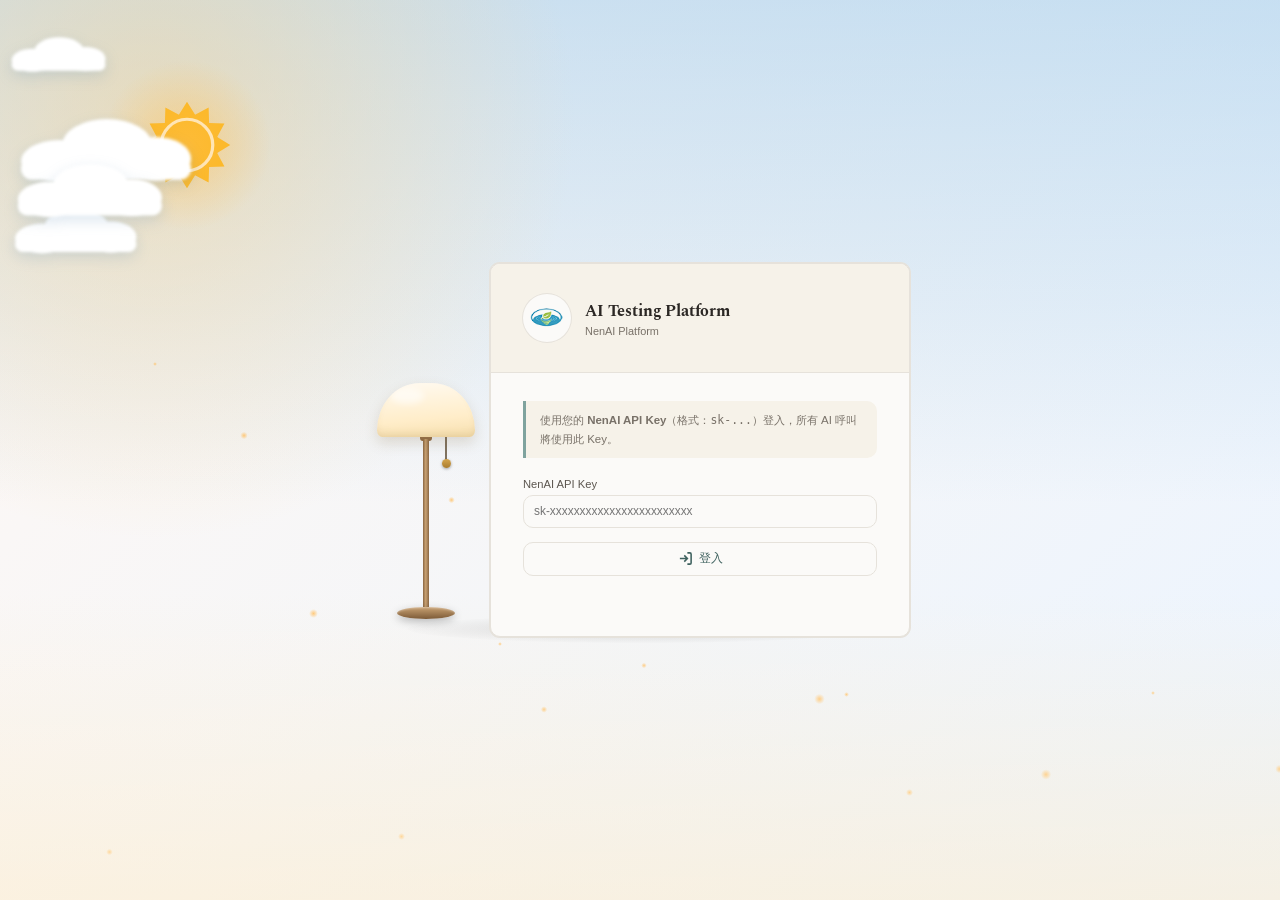
==== templates/index.html @ 5a45bb5f "feat(text): 新增 gemini-3.8-flash；Gemini 圖片輸入修正；flash 三顆顯示原價 - gemini-3.8-flash：thinking/vision/no_pen" ====
<!DOCTYPE html>
<html lang="zh-TW">
<head>
    <meta charset="UTF-8">
    <meta name="viewport" content="width=device-width, initial-scale=1.0">
    <title>NenAI Testing Platform</title>
    <meta name="description" content="Test NenAI models — Text, Image & Video Generation">
    <meta name="robots" content="noai, noimageai">
    <link rel="preconnect" href="https://fonts.googleapis.com">
    <link rel="preconnect" href="https://fonts.gstatic.com" crossorigin>
    <link href="https://fonts.googleapis.com/css2?family=Inter:wght@300;400;500;600;700&family=Noto+Sans+TC:wght@400;500;700&family=JetBrains+Mono:wght@400;500&display=swap" rel="stylesheet">
    <link rel="stylesheet" href="/static/css/style.css?v=42">
    <link rel="stylesheet" href="/static/css/theme-nen.css?v=7"><!-- 官網設計系統覆寫，須在 style.css 之後載入 -->
    <link rel="icon" type="image/png" href="/static/img/logo.png">
    <script>
        // 在 CSS 套用前就先決定 light/dark，避免登入畫面先閃一下錯的主題再跳回來
        (function () {
            var pref = localStorage.getItem('nenai_theme_pref') || 'auto';
            var effective = pref === 'auto'
                ? (window.matchMedia && window.matchMedia('(prefers-color-scheme: dark)').matches ? 'dark' : 'light')
                : pref;
            document.documentElement.setAttribute('data-theme', effective);
        })();
    </script>
</head>
<body>

<!-- ─── Login Overlay ─────────────────────────────────────── -->
<div id="loginOverlay" class="login-overlay">
    <div class="login-bg login-bg-light"></div>
    <div class="login-bg login-bg-dark"></div>
    <div id="loginFx" class="login-fx">
        <!-- 太陽：外圈放射光芒（會緩慢旋轉）＋內圈實心盤＋一圈淺色環，造型取自
             使用者提供的參考圖。尖角形狀用 SVG 畫，CSS 做不出乾淨的多角星 -->
        <div class="fx-sky-body fx-sun" aria-hidden="true">
            <svg viewBox="0 0 100 100">
                <polygon class="fx-sun-rays"
                         points="50,3 58.8,17.2 73.5,9.3 74,26 90.7,26.5 82.8,41.2 97,50 82.8,58.8 90.7,73.5 74,74 73.5,90.7 58.8,82.8 50,97 41.2,82.8 26.5,90.7 26,74 9.3,73.5 17.2,58.8 3,50 17.2,41.2 9.3,26.5 26,26 26.5,9.3 41.2,17.2"/>
                <circle class="fx-sun-core" cx="50" cy="50" r="34"/>
                <circle class="fx-sun-ring" cx="50" cy="50" r="28"/>
            </svg>
        </div>
        <!-- 月亮：弦月＋三顆四角小星星（會錯開時間閃爍），同樣取自參考圖。
             弦月用 mask 把一個位移的圓從大圓挖掉做出來 -->
        <div class="fx-sky-body fx-moon" aria-hidden="true">
            <svg viewBox="0 0 100 100">
                <defs>
                    <mask id="nenaiMoonMask">
                        <rect x="0" y="0" width="100" height="100" fill="#000"/>
                        <circle cx="62" cy="52" r="35" fill="#fff"/>
                        <circle cx="37" cy="39" r="32" fill="#000"/>
                    </mask>
                </defs>
                <circle class="fx-moon-disc" cx="62" cy="52" r="35" mask="url(#nenaiMoonMask)"/>
                <g transform="translate(17,42)">
                    <path class="fx-spark fx-spark-a" d="M 0,-10 Q 2,-2 10,0 Q 2,2 0,10 Q -2,2 -10,0 Q -2,-2 0,-10 Z"/>
                </g>
                <g transform="translate(41,74) scale(0.82)">
                    <path class="fx-spark fx-spark-b" d="M 0,-10 Q 2,-2 10,0 Q 2,2 0,10 Q -2,2 -10,0 Q -2,-2 0,-10 Z"/>
                </g>
                <g transform="translate(45,50) scale(0.55)">
                    <path class="fx-spark fx-spark-c" d="M 0,-10 Q 2,-2 10,0 Q 2,2 0,10 Q -2,2 -10,0 Q -2,-2 0,-10 Z"/>
                </g>
            </svg>
        </div>
        <div class="fx-shooting"></div>
        <div id="loginFxParticles" class="fx-particles"></div>
        <div class="fx-horizon"></div>
    </div>
    <div class="login-scene">
    <div class="login-lamp" id="loginLamp" title="拉一下切換淺色/深色模式" role="button" tabindex="0" aria-label="拉燈切換深淺色模式"
         onclick="toggleLoginLamp()" onkeydown="if(event.key==='Enter'||event.key===' '){event.preventDefault();toggleLoginLamp();}">
        <div class="lamp-glow"></div>
        <div class="lamp-beam"></div>
        <div class="lamp-cord">
            <span class="lamp-cord-line"></span>
            <span class="lamp-bead"></span>
        </div>
        <div class="lamp-shade"><span class="lamp-shade-highlight"></span></div>
        <div class="lamp-neck"></div>
        <div class="lamp-pole"></div>
        <div class="lamp-base"></div>
    </div>
    <div class="login-card">
        <div class="login-header">
            <div class="login-logo-box">
                <img src="/static/img/logo.png" alt="NenAI">
            </div>
            <div class="login-header-text">
                <h1>AI Testing Platform</h1>
                <p>NenAI Platform</p>
            </div>
        </div>
        <div class="login-body">
            <div class="login-desc">
                使用您的 <strong>NenAI API Key</strong>（格式：<code>sk-...</code>）登入，所有 AI 呼叫將使用此 Key。
            </div>
            <div class="form-group">
                <label class="form-label" for="apiKeyInput">NenAI API Key</label>
                <input type="password" id="apiKeyInput"
                       placeholder="sk-xxxxxxxxxxxxxxxxxxxxxxxx"
                       autocomplete="off" spellcheck="false">
            </div>
            <button id="loginBtn" class="btn btn-primary btn-full" onclick="handleLogin()">
                <svg width="15" height="15" viewBox="0 0 24 24" fill="none" stroke="currentColor" stroke-width="2.5"><path d="M15 3h4a2 2 0 012 2v14a2 2 0 01-2 2h-4M10 17l5-5-5-5M15 12H3"/></svg>
                <span>登入</span>
            </button>
            <div id="loginError" class="login-error"></div>
        </div>
    </div>
    </div>
</div>

<!-- ─── Main App ──────────────────────────────────────────── -->
<div id="mainApp" class="hidden" style="display:flex;flex-direction:column;height:100vh;">

    <!-- Header -->
    <header class="app-header">
        <div class="header-brand">
            <div class="brand-logo">
                <img src="/static/img/logo.png" alt="NenAI">
            </div>
            <span class="brand-name">NenAI</span>
            <span class="brand-badge">AI Lab</span>
            <!-- 只在手機出現（CSS 控制）：收合左側參數欄，把畫面讓給結果 -->
            <button class="mobile-params-toggle" id="mobileParamsToggle"
                    onclick="toggleMobileParams()" aria-expanded="true">▲ 參數</button>
        </div>

        <nav class="tab-nav">
            <button class="tab-btn active" data-tab="text" onclick="switchTab('text')">
                <svg width="15" height="15" viewBox="0 0 24 24" fill="none" stroke="currentColor" stroke-width="2"><path d="M21 15a2 2 0 01-2 2H7l-4 4V5a2 2 0 012-2h14a2 2 0 012 2z"/></svg>
                文字生成
            </button>
            <button class="tab-btn" data-tab="image" onclick="switchTab('image')">
                <svg width="15" height="15" viewBox="0 0 24 24" fill="none" stroke="currentColor" stroke-width="2"><rect x="3" y="3" width="18" height="18" rx="2"/><circle cx="8.5" cy="8.5" r="1.5"/><path d="M21 15l-5-5L5 21"/></svg>
                圖片生成
            </button>
            <button class="tab-btn" data-tab="video" onclick="switchTab('video')">
                <svg width="15" height="15" viewBox="0 0 24 24" fill="none" stroke="currentColor" stroke-width="2"><polygon points="23 7 16 12 23 17 23 7"/><rect x="1" y="5" width="15" height="14" rx="2"/></svg>
                影片生成
            </button>
<button class="tab-btn" data-tab="muleai" onclick="switchTab('muleai')">
                <svg width="15" height="15" viewBox="0 0 24 24" fill="none" stroke="currentColor" stroke-width="2"><path d="M12 2L2 7l10 5 10-5-10-5zM2 17l10 5 10-5M2 12l10 5 10-5"/></svg>
                NenAI Spicy
            </button>
            <button class="tab-btn" data-tab="voice" onclick="switchTab('voice')">
                <svg width="15" height="15" viewBox="0 0 24 24" fill="none" stroke="currentColor" stroke-width="2"><path d="M12 1a3 3 0 00-3 3v8a3 3 0 006 0V4a3 3 0 00-3-3z"/><path d="M19 10v2a7 7 0 01-14 0v-2M12 19v4M8 23h8"/></svg>
                語音與音樂
            </button>
            <button class="tab-btn" onclick="location.href='/canvas'">
                <svg width="15" height="15" viewBox="0 0 24 24" fill="none" stroke="currentColor" stroke-width="2"><circle cx="6" cy="6" r="2.5"/><circle cx="18" cy="6" r="2.5"/><circle cx="12" cy="18" r="2.5"/><path d="M8.2 7.2L11 16M15.8 7.2L13 16"/></svg>
                AI Canvas
            </button>
        </nav>

        <div class="header-right">
            <div class="session-cost-indicator" id="sessionCostIndicator" title="本次瀏覽器分頁的估計花費（僅供參考，依網關計費表估算，非精確帳單）">
                <svg width="14" height="14" viewBox="0 0 24 24" fill="none" stroke="currentColor" stroke-width="2"><line x1="12" y1="1" x2="12" y2="23"/><path d="M17 5H9.5a3.5 3.5 0 000 7h5a3.5 3.5 0 010 7H6"/></svg>
                <span id="sessionCostDisplay">本次花費：$0</span>
            </div>
            <div class="api-key-indicator">
                <span class="dot"></span>
                <span id="apiKeyLabel">API Key Connected</span>
            </div>
            <div class="theme-switcher">
                <button class="theme-toggle-btn" id="themeToggleBtn" onclick="toggleThemeMenu()" title="外觀設定">
                    <svg id="themeToggleIconSun" width="16" height="16" viewBox="0 0 24 24" fill="none" stroke="currentColor" stroke-width="2"><circle cx="12" cy="12" r="4"/><path d="M12 2v2M12 20v2M4.93 4.93l1.41 1.41M17.66 17.66l1.41 1.41M2 12h2M20 12h2M6.34 17.66l-1.41 1.41M19.07 4.93l-1.41 1.41"/></svg>
                    <svg id="themeToggleIconMoon" width="16" height="16" viewBox="0 0 24 24" fill="none" stroke="currentColor" stroke-width="2" style="display:none"><path d="M21 12.79A9 9 0 1111.21 3 7 7 0 0021 12.79z"/></svg>
                </button>
                <div class="theme-menu hidden" id="themeMenu">
                    <div class="theme-menu-title">外觀</div>
                    <button class="theme-menu-item" data-theme-choice="light" onclick="setThemePref('light')">
                        <svg width="16" height="16" viewBox="0 0 24 24" fill="none" stroke="currentColor" stroke-width="2"><circle cx="12" cy="12" r="4"/><path d="M12 2v2M12 20v2M4.93 4.93l1.41 1.41M17.66 17.66l1.41 1.41M2 12h2M20 12h2M6.34 17.66l-1.41 1.41M19.07 4.93l-1.41 1.41"/></svg>
                        <span class="theme-menu-item-text"><span class="theme-menu-item-label">淺色模式</span><span class="theme-menu-item-desc">始終使用淺色主題</span></span>
                        <svg class="theme-menu-check" width="14" height="14" viewBox="0 0 24 24" fill="none" stroke="currentColor" stroke-width="2.5"><path d="M20 6L9 17l-5-5"/></svg>
                    </button>
                    <button class="theme-menu-item" data-theme-choice="dark" onclick="setThemePref('dark')">
                        <svg width="16" height="16" viewBox="0 0 24 24" fill="none" stroke="currentColor" stroke-width="2"><path d="M21 12.79A9 9 0 1111.21 3 7 7 0 0021 12.79z"/></svg>
                        <span class="theme-menu-item-text"><span class="theme-menu-item-label">深色模式</span><span class="theme-menu-item-desc">始終使用深色主題</span></span>
                        <svg class="theme-menu-check" width="14" height="14" viewBox="0 0 24 24" fill="none" stroke="currentColor" stroke-width="2.5"><path d="M20 6L9 17l-5-5"/></svg>
                    </button>
                    <button class="theme-menu-item" data-theme-choice="auto" onclick="setThemePref('auto')">
                        <svg width="16" height="16" viewBox="0 0 24 24" fill="none" stroke="currentColor" stroke-width="2"><rect x="2" y="4" width="20" height="13" rx="2"/><path d="M8 21h8M12 17v4"/></svg>
                        <span class="theme-menu-item-text"><span class="theme-menu-item-label">自動模式</span><span class="theme-menu-item-desc">跟隨系統主題設定</span></span>
                        <svg class="theme-menu-check" width="14" height="14" viewBox="0 0 24 24" fill="none" stroke="currentColor" stroke-width="2.5"><path d="M20 6L9 17l-5-5"/></svg>
                    </button>
                </div>
            </div>
            <button class="btn btn-ghost btn-sm" onclick="handleLogout()">
                <svg width="14" height="14" viewBox="0 0 24 24" fill="none" stroke="currentColor" stroke-width="2"><path d="M9 21H5a2 2 0 01-2-2V5a2 2 0 012-2h4M16 17l5-5-5-5M21 12H9"/></svg>
                登出
            </button>
        </div>
    </header>

    <!-- ── Tab: Text ──────────────────────────────────────── -->
    <section id="tab-text" class="tab-content active">
        <aside class="panel-sidebar">
            <div class="sidebar-section">
                <div class="sidebar-section-title">模型設定</div>
                <div class="form-group">
                    <label class="form-label" data-tip="選擇 AI 語言模型。Max 系列推理能力最強，Plus 性價比均衡，Flash 速度最快成本最低，DeepSeek 為第三方深度推理模型">模型 <span class="param-hint" id="textModelPrice"></span></label>
                    <select id="textModel" class="select-input" onchange="onTextModelChange()"></select>
                </div>
                <div class="form-group">
                    <label class="form-label" data-tip="系統指令，設定 AI 的角色、背景知識和回答風格。例如：「你是一位專業的程式工程師，請以繁體中文回答」">System Prompt</label>
                    <textarea id="textSystemPrompt" class="textarea-input" rows="3">You are a helpful assistant.</textarea>
                </div>
            </div>
            <div class="sidebar-section">
                <div class="sidebar-section-title">參數</div>
                <div class="form-group" id="textTempGroup">
                    <label class="form-label" data-tip="控制輸出的隨機性與創造力。值越高（最大 2.0）輸出越多樣有創意，值越低（趨近 0）越保守精準。建議值：0.6～1.0">Temperature <span class="param-val" id="tempVal">0.7</span></label>
                    <input type="range" id="textTemperature" min="0" max="2" step="0.1" value="0.7"
                           oninput="document.getElementById('tempVal').textContent=this.value">
                </div>
                <div class="form-group" id="textTopPGroup">
                    <label class="form-label" data-tip="Nucleus Sampling：只從累積概率達到 P 的候選詞中取樣。0.8 代表只考慮前 80% 概率的詞，值越低輸出越集中。建議與 Temperature 二選一調整。勾選「模型預設」則不指定，由模型使用自己的預設值">Top P <span class="param-val" id="topPVal">0.8</span></label>
                    <label style="display:flex;align-items:center;gap:6px;font-size:12px;margin-bottom:4px">
                        <input type="checkbox" id="textTopPAuto" onchange="document.getElementById('textTopP').disabled=this.checked;document.getElementById('topPVal').textContent=this.checked?'預設':document.getElementById('textTopP').value">模型預設
                    </label>
                    <input type="range" id="textTopP" min="0" max="1" step="0.05" value="0.8"
                           oninput="document.getElementById('topPVal').textContent=this.value">
                </div>
                <div class="form-group">
                    <label class="form-label" data-tip="每一步只從概率最高的 K 個候選詞中取樣。0 表示停用此限制。值越小輸出越精準集中，值越大多樣性越高">Top K <span class="param-val" id="topKVal">0</span>
                        <span class="param-hint">（0 = 停用）</span>
                    </label>
                    <input type="range" id="textTopK" min="0" max="100" step="1" value="0"
                           oninput="document.getElementById('topKVal').textContent=this.value">
                </div>
                <div class="form-group">
                    <label class="form-label" data-tip="限制回應的最大長度（token 數）。1 token ≈ 0.75 個英文字或 0.5 個中文字。較小的值節省成本，較大的值允許更長的回答">Max Tokens <span class="param-val" id="maxTokVal">4096</span></label>
                    <input type="range" id="textMaxTokens" min="256" max="16384" step="256" value="4096"
                           oninput="document.getElementById('maxTokVal').textContent=this.value">
                </div>
                <div class="form-group" id="textPresencePenaltyGroup">
                    <label class="form-label" data-tip="對已出現過的主題施加懲罰，促進話題多樣性。正值 → 鼓勵討論新話題；負值 → 允許反覆討論同一主題。範圍 -2 ～ 2">Presence Penalty <span class="param-val" id="presPenVal">0</span></label>
                    <input type="range" id="textPresencePenalty" min="-2" max="2" step="0.1" value="0"
                           oninput="document.getElementById('presPenVal').textContent=this.value">
                </div>
                <div class="form-group" id="textFrequencyPenaltyGroup">
                    <label class="form-label" data-tip="依詞語出現頻率施加懲罰，減少詞語重複。正值 → 詞彙更豐富不重複；負值 → 允許頻繁重複用詞。範圍 -2 ～ 2">Frequency Penalty <span class="param-val" id="freqPenVal">0</span></label>
                    <input type="range" id="textFrequencyPenalty" min="-2" max="2" step="0.1" value="0"
                           oninput="document.getElementById('freqPenVal').textContent=this.value">
                </div>
                <div class="form-group">
                    <label class="form-label" data-tip="設定隨機種子以重現相同輸出結果。相同 Seed + 相同參數 = 高度相似的回答，方便對比不同提示詞的效果">Seed
                        <span class="param-hint">（留空 = 隨機）</span>
                    </label>
                    <input type="number" id="textSeed" class="number-input" min="0" max="2147483647"
                           placeholder="留空隨機">
                </div>
                <div class="form-group">
                    <label class="form-label" data-tip="遇到這些字串時停止繼續生成。每行輸入一個序列，最多 4 個。適合控制輸出格式，例如防止模型繼續輸出範例之外的內容">Stop 序列
                        <span class="param-hint">（換行分隔，最多 4 個）</span>
                    </label>
                    <textarea id="textStop" class="textarea-input" rows="2"
                              placeholder="例：\n結束\n---"></textarea>
                </div>
                <!-- 視覺語言模型（qwen3-vl-*）專用：可在對話中帶入圖片。
                     只有 MODELS 標了 vision 的模型才顯示，由 onTextModelChange() 判斷 -->
                <div class="form-group" id="textVisionGroup" style="display:none">
                    <label class="form-label" data-tip="視覺語言模型可以看圖回答。可一次帶多張，圖片只會附在這一輪的提問上，不會進入對話歷史">圖片輸入
                        <span class="param-hint">（可多張）</span>
                    </label>
                    <input type="file" id="textVisionInput" accept="image/*" multiple onchange="onTextVisionUpload(event)">
                    <div id="textVisionList" class="ref-list"></div>
                </div>
                <div class="toggle-row" id="textThinkingGroup">
                    <label data-tip="啟用後模型會先進行內部推理（Chain-of-Thought），再給出回答，大幅提升複雜問題的準確性，但會消耗更多 tokens 且速度較慢。思考過程會顯示在回答上方">思考模式</label>
                    <label class="toggle"><input type="checkbox" id="textThinking"><span class="toggle-slider"></span></label>
                </div>
                <!-- 記住上下文：關閉時每次送出都是全新對話（不帶歷史訊息）。畫面上的對話
                     紀錄照常保留，開關只影響「這一輪送給模型的內容」 -->
                <div class="toggle-row">
                    <label data-tip="開啟時模型會記得先前的對話內容，可以接續提問；關閉後每次送出都視為全新對話。由於每一輪都必須重送完整對話紀錄，對話越長、單次消耗的 tokens 越多，關閉可以明顯節省">記住上下文</label>
                    <label class="toggle"><input type="checkbox" id="textRememberContext" checked><span class="toggle-slider"></span></label>
                </div>
                <!-- 推理強度 reasoning_effort：GPT 與 GLM 5.x 支援。GPT 只有這個機制
                     （送 enable_thinking 給 GPT 會直接 400）；GLM 則是兩種都支援，
                     「思考模式」關掉時優先權高於這裡的強度設定。可用的枚舉各型號不同，
                     選項由 onTextModelChange() 依 MODELS 的 reasoning_efforts 動態產生 -->
                <div class="form-group" id="textReasoningEffortGroup" style="display:none">
                    <label class="form-label" data-tip="推理強度控制。越高思考越充分、答案品質可能更好，但耗時與 token 成本也更高；none 完全不推理、最快最省。GLM 系列若同時關閉「思考模式」，會以關閉為準">推理強度 (reasoning_effort)</label>
                    <select id="textReasoningEffort" class="select-input">
                        <option value="">預設</option>
                    </select>
                </div>
                <div class="form-group" id="textThinkingBudgetGroup" style="display:none">
                    <label class="form-label" data-tip="思考過程的 token 上限，需搭配思考模式開啟。留空使用模型預設（不設上限時模型自行決定思考長度）。注意：設定過小的預算會把思考硬生生截斷，可能導致回答異常">思考預算 (thinking_budget)</label>
                    <input type="number" id="textThinkingBudget" class="number-input" min="1" placeholder="留空使用模型預設">
                </div>
                <div class="form-group" id="textClearThinkingGroup" style="display:none">
                    <label class="form-label" data-tip="開啟後回應中不包含思考過程內容，只回傳最終答案，可節省傳輸與閱讀成本；思考本身照常進行與計費">精簡輸出 (clear_thinking)</label>
                    <select id="textClearThinking" class="select-input">
                        <option value="">預設</option>
                        <option value="true">開啟（不回傳思考過程）</option>
                        <option value="false">關閉（回傳思考過程）</option>
                    </select>
                </div>
                <div class="form-group" id="textPreserveThinkingGroup" style="display:none">
                    <label class="form-label" data-tip="多輪對話時是否保留先前輪次的思考內容一併送給模型。保留可提升連貫性，但會增加輸入 token 消耗">保留思考 (preserve_thinking)</label>
                    <select id="textPreserveThinking" class="select-input">
                        <option value="">預設</option>
                        <option value="true">保留</option>
                        <option value="false">不保留</option>
                    </select>
                </div>
                <div class="form-group" id="textRepPenaltyGroup" style="display:none">
                    <label class="form-label" data-tip="重複懲罰。大於 1.0 降低重複用詞的機率，小於 1.0 則提高；留空使用模型預設。內容明顯繞圈重複時可調高嘗試">重複懲罰 (repetition_penalty)</label>
                    <input type="number" id="textRepPenalty" class="number-input" min="0" step="0.05" placeholder="留空使用模型預設">
                </div>
                <div class="toggle-row">
                    <label data-tip="啟用後文字逐步顯示（如打字效果），可即時看到生成過程；停用則等待完整回應後一次顯示">串流輸出 (Stream)</label>
                    <label class="toggle"><input type="checkbox" id="textStream" checked><span class="toggle-slider"></span></label>
                </div>
            </div>
        </aside>

        <div class="panel-main">
            <div id="textOutput" class="chat-output">
                <div class="empty-state">
                    <svg width="36" height="36" viewBox="0 0 24 24" fill="none" stroke="currentColor" stroke-width="1.2"><path d="M21 15a2 2 0 01-2 2H7l-4 4V5a2 2 0 012-2h14a2 2 0 012 2z"/></svg>
                    <p>輸入提示詞，按 Ctrl+Enter 發送</p>
                </div>
            </div>
            <div class="chat-input-bar">
                <div class="chat-input-row">
                    <textarea id="textPrompt" class="chat-textarea" placeholder="輸入您的提示詞..." rows="2"></textarea>
                    <button id="textSendBtn" class="btn btn-primary" onclick="sendText()">
                        <svg width="15" height="15" viewBox="0 0 24 24" fill="none" stroke="currentColor" stroke-width="2.5"><line x1="22" y1="2" x2="11" y2="13"/><polygon points="22 2 15 22 11 13 2 9 22 2"/></svg>
                        發送
                    </button>
                </div>
                <div class="chat-actions-row">
                    <span style="font-size:0.75rem;color:var(--text-muted)">Ctrl+Enter 快速發送</span>
                    <button class="btn btn-ghost btn-sm" onclick="clearChat()">清除對話</button>
                </div>
            </div>
        </div>
    </section>

    <!-- ── Tab: Image ─────────────────────────────────────── -->
    <section id="tab-image" class="tab-content">
        <aside class="panel-sidebar">
            <div class="sidebar-section">
                <div class="sidebar-section-title">基本設定</div>
                <div class="form-group">
                    <label class="form-label" data-tip="T2I（文生圖）：純文字描述生成全新圖片；I2I（圖像編輯）：上傳參考圖片，根據文字指令進行編輯、風格轉換或融合">任務類型</label>
                    <select id="imageTaskType" class="select-input" onchange="onImgTaskChange()">
                        <option value="t2i">文生圖 (T2I)</option>
                        <option value="i2i">圖像編輯 (I2I)</option>
                    </select>
                </div>
                <div class="form-group">
                    <label class="form-label" data-tip="選擇圖片生成模型。千問系列擅長文字渲染，萬相系列支援更多尺寸，Z-Image 輕量快速。I2I 模式請選擇圖像編輯系列模型">模型 <span class="param-hint" id="imageModelPrice"></span></label>
                    <select id="imageModel" class="select-input" onchange="onImgModelChange()"></select>
                </div>
                <div class="form-group" id="imgSizeGroup">
                    <label class="form-label" data-tip="生成圖片的寬高像素（寬*高）。1024*1024 正方形適合頭像，1280*720 適合橫幅，720*1280 適合手機壁紙">尺寸</label>
                    <select id="imageSize" class="select-input" onchange="onImgSizeChange()"></select>
                </div>
                <!-- 自訂尺寸：只有支援任意尺寸的模型才會出現（MODELS 的 custom_size）。
                     實際送出的仍是 size 字串，不是 width/height 兩個欄位 -->
                <div class="form-group" id="imgCustomSizeGroup" style="display:none">
                    <label class="form-label" id="imgCustomSizeHint">自訂寬高（像素）</label>
                    <div style="display:flex;align-items:center;gap:8px">
                        <input type="number" id="imgCustomW" class="number-input" placeholder="寬"
                               style="flex:1;min-width:0" oninput="onImgCustomSizeInput()">
                        <span style="color:var(--text-muted)">×</span>
                        <input type="number" id="imgCustomH" class="number-input" placeholder="高"
                               style="flex:1;min-width:0" oninput="onImgCustomSizeInput()">
                    </div>
                    <div id="imgCustomSizeMsg" style="margin-top:6px;font-size:0.78rem;line-height:1.5"></div>
                    <!-- 兩條路都實測可用，效果相同；讓使用者自行選擇要用哪一種送出 -->
                    <div id="imgCustomSizeModeRow" style="margin-top:10px;display:none">
                        <label class="form-label" data-tip="兩種寫法產出的圖片相同，差別只在請求的欄位形式。若兩者同時帶入，會以 width / height 為準">送出方式</label>
                        <select id="imgCustomSizeMode" class="select-input" onchange="onImgCustomSizeInput()">
                            <option value="size">size 字串（如 1088x960）</option>
                            <option value="wh">width / height 欄位</option>
                        </select>
                    </div>
                </div>
                <!-- Gemini 圖片模型不支援 size 參數，改用「自然語言注入 prompt」的方式控制比例（僅 T2I） -->
                <div class="form-group" id="imgAspectRatioGroup" style="display:none">
                    <label class="form-label" data-tip="Gemini 圖片模型不支援結構化的尺寸參數，這裡是透過在 prompt 裡加入自然語言指示來影響輸出比例，並非官方保證的精確控制">圖片比例</label>
                    <select id="imageAspectRatio" class="select-input"></select>
                </div>
                <!-- 生成張數（僅 T2I 顯示，依模型 max_n 動態調整） -->
                <div class="form-group" id="imgNGroup">
                    <label class="form-label" data-tip="一次請求同時生成多少張圖片（1～4 張）。多張生成方便比較不同結果，選出最滿意的版本" id="imgNLabel">生成張數 <span class="param-val" id="imgNVal">1</span></label>
                    <input type="range" id="imgN" min="1" max="4" step="1" value="1"
                           oninput="document.getElementById('imgNVal').textContent=this.value">
                </div>
                <!-- 萬相 2.7 組圖模式：開啟後張數上限變成 12，實際張數由模型決定、不保證等於設定值 -->
                <div class="toggle-row" id="imgSequentialGroup" style="display:none">
                    <label data-tip="開啟後進入組圖模式，一次生成一組風格/角色連貫的故事圖組，張數上限提高到 12（實際張數由模型決定）">組圖模式</label>
                    <label class="toggle"><input type="checkbox" id="imgEnableSequential" onchange="onImgSequentialToggle()"><span class="toggle-slider"></span></label>
                </div>
                <div class="toggle-row" id="imgPromptExtendGroup">
                    <label data-tip="啟用後模型自動擴充提示詞，補充更多場景、光線、風格等細節描述，通常能顯著提升圖片品質和豐富度">Prompt Extend</label>
                    <label class="toggle"><input type="checkbox" id="imgPromptExtend"><span class="toggle-slider"></span></label>
                </div>
                <div class="toggle-row" id="imgWatermarkGroup">
                    <label data-tip="在生成的圖片上嵌入 AI 生成浮水印（不影響視覺品質），主要用於版權標識與 AI 內容識別">Watermark</label>
                    <label class="toggle"><input type="checkbox" id="imgWatermark"><span class="toggle-slider"></span></label>
                </div>
            </div>
            <div class="sidebar-section">
                <div class="sidebar-section-title">進階參數</div>
                <div class="form-group" id="imgSeedGroup">
                    <label class="form-label" data-tip="設定隨機種子以重現相近圖片結果。相同 Prompt + 相同 Seed 可生成高度相似的圖片，方便對比參數差異">Seed
                        <span class="param-hint">（留空 = 隨機）</span>
                    </label>
                    <input type="number" id="imgSeed" class="number-input" min="0" max="2147483647"
                           placeholder="留空隨機">
                </div>
                <div class="form-group" id="imgRefStrengthGroup" style="display:none">
                    <label class="form-label" data-tip="I2I 模式下，原始圖片對生成結果的影響程度。值越高（趨近 1）越貼近原圖，值越低（趨近 0）創作自由度越大，偏向文字描述">Ref Strength <span class="param-val" id="refStrVal">0.5</span>
                        <span class="param-hint">（I2I 參考強度）</span>
                    </label>
                    <input type="range" id="imgRefStrength" min="0" max="1" step="0.05" value="0.5"
                           oninput="document.getElementById('refStrVal').textContent=this.value">
                </div>
            </div>
            <!-- GPT Image 系列專屬參數（T2I/I2I 皆適用），已實測確認 quality/background/output_format 三個 OpenAI 標準參數有效 -->
            <div class="sidebar-section" id="imgGptParamsSection" style="display:none">
                <div class="sidebar-section-title">GPT Image 參數</div>
                <div class="form-group">
                    <label class="form-label" data-tip="圖片生成品質，影響細節與耗時，high 品質更好但速度較慢">品質 (quality)</label>
                    <select id="imgQuality" class="select-input">
                        <option value="">auto（自動）</option>
                        <option value="low">low</option>
                        <option value="medium">medium</option>
                        <option value="high">high</option>
                    </select>
                </div>
                <div class="form-group">
                    <label class="form-label" data-tip="transparent 會輸出去背的透明背景圖，適合做素材；搭配 output_format 建議選 PNG 或 WEBP（JPEG 不支援透明）">背景 (background)</label>
                    <select id="imgBackground" class="select-input">
                        <option value="">auto（自動）</option>
                        <option value="opaque">opaque（不透明）</option>
                        <option value="transparent">transparent（透明）</option>
                    </select>
                </div>
                <div class="form-group">
                    <label class="form-label">輸出格式 (output_format)</label>
                    <select id="imgOutputFormat" class="select-input">
                        <option value="">預設</option>
                        <option value="png">PNG</option>
                        <option value="jpeg">JPEG</option>
                        <option value="webp">WEBP</option>
                    </select>
                </div>
                <div class="form-group" id="imgModerationGroup">
                    <label class="form-label" data-tip="圖像內容審核的嚴格程度。low 採較寬鬆的審核標準，適合藝術創作等需要更大表現空間的場景">內容審核 (moderation)</label>
                    <select id="imgModeration" class="select-input">
                        <option value="">auto（預設）</option>
                        <option value="low">low（較寬鬆）</option>
                    </select>
                </div>
            </div>
            <div id="imgUploadSection" class="sidebar-section hidden">
                <div class="sidebar-section-title">
                    參考圖片
                    <span class="param-hint" id="imgRefCount">0 / 9 張</span>
                </div>
                <input type="file" id="imgFileInput" accept="image/*" multiple style="display:none"
                       onchange="onImgFilesAdd(this.files)">
                <div id="imgThumbGrid" class="img-thumb-grid"></div>
                <button type="button" class="upload-add-btn" id="imgAddBtn"
                        onclick="document.getElementById('imgFileInput').click()">＋ 加入圖片</button>
            </div>
        </aside>

        <div class="panel-main">
            <div class="prompt-panel">
                <div class="prompt-row">
                    <div class="prompt-col">
                        <div class="form-group" style="margin-bottom:8px">
                            <label class="form-label">Prompt</label>
                            <textarea id="imagePrompt" class="textarea-input" rows="2" placeholder="描述您想要生成的圖片..."></textarea>
                        </div>
                        <div class="form-group" id="imgNegGroup" style="margin-bottom:0">
                            <label class="form-label">Negative Prompt</label>
                            <textarea id="imageNegPrompt" class="textarea-input" rows="2" placeholder="不想出現的元素（可選）"></textarea>
                        </div>
                    </div>
                    <div style="display:flex;flex-direction:column;justify-content:flex-end">
                        <button id="imageSendBtn" class="btn btn-primary" onclick="sendImage()" style="height:40px">
                            <svg width="15" height="15" viewBox="0 0 24 24" fill="none" stroke="currentColor" stroke-width="2"><rect x="3" y="3" width="18" height="18" rx="2"/><circle cx="8.5" cy="8.5" r="1.5"/><path d="M21 15l-5-5L5 21"/></svg>
                            生成
                        </button>
                    </div>
                </div>
            </div>
            <div id="imageResults" class="results-area">
                <div class="empty-state" style="width:100%">
                    <svg width="36" height="36" viewBox="0 0 24 24" fill="none" stroke="currentColor" stroke-width="1.2"><rect x="3" y="3" width="18" height="18" rx="2"/><circle cx="8.5" cy="8.5" r="1.5"/><path d="M21 15l-5-5L5 21"/></svg>
                    <p>生成的圖片將顯示在此處</p>
                </div>
            </div>
        </div>
    </section>

    <!-- ── Tab: Video ─────────────────────────────────────── -->
    <section id="tab-video" class="tab-content">
        <aside class="panel-sidebar">
            <div class="sidebar-section">
                <div class="sidebar-section-title">基本設定</div>
                <div class="form-group">
                    <label class="form-label" data-tip="T2V：純文字生成影片；I2V：圖片轉動態影片；R2V：上傳角色參考圖生成含該角色的影片；VideoEdit：上傳影片並以文字指令進行編輯">任務類型</label>
                    <select id="videoTaskType" class="select-input" onchange="onVidTaskChange()">
                        <option value="t2v">文生影片 (T2V)</option>
                        <option value="i2v">圖生影片 (I2V)</option>
                        <option value="r2v">參考生影片 (R2V)</option>
                        <option value="vedit">影片編輯 (VideoEdit)</option>
                        <option value="animate">動作動畫 (Animate)</option>
                    </select>
                </div>
                <div class="form-group">
                    <label class="form-label" data-tip="選擇影片生成模型。2.7 系列為最新版本，品質更佳且支援更多功能；2.6 系列為前代穩定版本">模型 <span class="param-hint" id="videoModelPrice"></span></label>
                    <select id="videoModel" class="select-input" onchange="onVidModelChange()"></select>
                </div>
                <div class="form-group" id="vidResolutionGroup">
                    <label class="form-label" data-tip="生成影片的畫面解析度。480P 速度最快，720P 品質與速度平衡（建議），1080P 畫質最佳但生成時間較長">解析度</label>
                    <select id="videoResolution" class="select-input" onchange="updateModelPriceHint('videoModelPrice', document.getElementById('videoModel').value)">
                        <option value="720P">720P</option>
                        <option value="1080P">1080P</option>
                        <option value="480P">480P</option>
                        <!-- 360P／4K 目前只有 Gemini Omni 有。這兩個是後加的選項，
                             沒有 resolutions 清單的模型走「顯示全部」那條路，所以在
                             app.js 裡做成「只有模型明確列出才顯示」，避免憑空出現。 -->
                        <option value="360P">360P</option>
                        <option value="4K">4K</option>
                    </select>
                </div>
                <!-- 服務模式（animate 專用） -->
                <div class="form-group" id="vidAnimateModeGroup" style="display:none">
                    <label class="form-label" data-tip="wan-std：標準模式，速度快、性價比高，適合快速預覽；wan-pro：專業模式，動畫更流暢、畫質更優，但處理時間與費用增加">服務模式</label>
                    <select id="videoAnimateMode" class="select-input">
                        <option value="wan-std">wan-std（標準模式）</option>
                        <option value="wan-pro">wan-pro（專業模式）</option>
                    </select>
                </div>
                <div class="toggle-row" id="vidAnimateCheckImgRow" style="display:none">
                    <label data-tip="是否在處理前檢查輸入圖片是否符合規範。關閉可跳過檢查直接處理（animate 專用）">圖片預檢查</label>
                    <label class="toggle"><input type="checkbox" id="vidAnimateCheckImage" checked><span class="toggle-slider"></span></label>
                </div>
                <!-- 畫面比例（vedit 專用） -->
                <div class="form-group" id="vidRatioGroup" style="display:none">
                    <label class="form-label" data-tip="輸出影片的長寬比例（影片編輯模式專用）。留空則自動跟隨上傳來源影片的比例，也可指定裁切成特定比例">畫面比例
                        <span class="param-hint">（留空 = 跟隨來源）</span>
                    </label>
                    <select id="videoRatio" class="select-input">
                        <option value="">跟隨來源</option>
                        <option value="16:9">16:9 橫向</option>
                        <option value="9:16">9:16 直向</option>
                        <option value="1:1">1:1 方形</option>
                        <option value="4:3">4:3</option>
                        <option value="3:4">3:4</option>
                    </select>
                </div>
                <!-- 音訊設定（vedit 專用） -->
                <div class="form-group" id="vidAudioSettingGroup" style="display:none">
                    <label class="form-label" data-tip="auto：模型自動判斷是否保留或重新生成音效；origin：強制保留來源影片的原始音訊，不做任何音訊修改（影片編輯模式專用）">音訊設定</label>
                    <select id="videoAudioSetting" class="select-input">
                        <option value="auto">auto（模型自動決定）</option>
                        <option value="origin">origin（保留原始音訊）</option>
                    </select>
                </div>
                <!-- I2V 輸入模式（i2v 專用） -->
                <div class="form-group" id="vidI2VModeGroup" style="display:none">
                    <label class="form-label" data-tip="首幀：以圖片作為影片開頭；首尾幀：控制影片的開頭與結尾；首幀+配音：搭配音訊檔驅動口型；影片延伸：在已有片段後繼續生成">I2V 輸入模式</label>
                    <select id="videoI2VMode" class="select-input" onchange="onI2VModeChange()">
                        <option value="first_frame">首幀生成</option>
                        <option value="first_last_frame">首尾幀生成</option>
                        <option value="first_frame_audio">首幀 + 配音</option>
                        <option value="first_clip">影片延伸</option>
                        <option value="first_clip_last_frame">影片延伸 + 尾幀</option>
                    </select>
                </div>
                <div class="form-group" id="vidDurationGroup">
                    <label class="form-label" data-tip="生成影片的長度（秒）。範圍因模型而異，影片編輯模式中設為 0 可保留來源影片的原始長度">時長（秒）<span class="param-val" id="durVal">5</span>
                        <span class="param-hint" id="durRange">（2 ~ 15 秒）</span>
                        <span class="param-hint" id="durHintZero" style="display:none">（0 = 保留來源）</span>
                    </label>
                    <input type="range" id="videoDuration" min="2" max="15" step="1" value="5"
                           oninput="document.getElementById('durVal').textContent=this.value; updateModelPriceHint('videoModelPrice', document.getElementById('videoModel').value)">
                </div>
                <!-- 智能時長（僅萬相 3.0）：模型依內容自行決定長度 -->
                <div class="toggle-row" id="vidSmartDurRow" style="display:none">
                    <label data-tip="由模型依影片內容自動決定合適的長度。費用依實際生成的秒數計算，送出前無法預估確切金額">智能時長</label>
                    <label class="toggle"><input type="checkbox" id="vidSmartDuration" onchange="onSmartDurToggle()"><span class="toggle-slider"></span></label>
                </div>
                <!-- 自動配音（萬相 2.6/2.7 的 T2V/I2V/R2V 皆支援） -->
                <div class="toggle-row" id="vidAudioRow" style="display:none">
                    <label data-tip="為生成的影片自動加入背景音效與環境音（萬相 2.6/2.7 系列 T2V/I2V/R2V 支援）。依影片內容自動搭配音效">自動配音</label>
                    <label class="toggle"><input type="checkbox" id="vidAudio" onchange="onVidAudioToggle(this)"><span class="toggle-slider"></span></label>
                </div>
                <!-- T2V 自訂音訊上傳（audio 開啟後顯示） -->
                <div id="vidT2VAudioZone" style="display:none;margin-top:8px">
                    <div class="upload-zone" id="vidT2VAudioUpZone" style="padding:10px 8px">
                        <input type="file" id="vidT2VAudioInput" accept="audio/wav,audio/mp3,audio/mpeg,audio/m4a,audio/*"
                               onchange="onT2VAudioUpload(event)">
                        <div class="upload-zone-icon" style="font-size:20px">🎵</div>
                        <p id="vidT2VAudioHint" style="font-size:12px">上傳音訊（可選）<br><span style="font-size:11px;color:var(--text-muted)">留空由模型自動配音</span></p>
                    </div>
                </div>
                <div class="toggle-row" id="vidPromptExtendGroup">
                    <label data-tip="啟用後模型自動擴充提示詞，補充動作細節、場景描述、鏡頭語言等，通常能提升影片連貫性與畫面品質">Prompt Extend</label>
                    <label class="toggle"><input type="checkbox" id="vidPromptExtend"><span class="toggle-slider"></span></label>
                </div>
                <div class="form-group" id="vidShotTypeGroup" style="display:none">
                    <label class="form-label" data-tip="單鏡頭：整段影片一鏡到底；多鏡頭：模型自動切分鏡頭、組合多個機位（文生／圖生影片需搭配 Prompt Extend 開啟）">運鏡模式</label>
                    <select id="videoShotType" class="select-input">
                        <option value="">自動（預設）</option>
                        <option value="single">單鏡頭</option>
                        <option value="multi">多鏡頭</option>
                    </select>
                </div>
                <div class="toggle-row" id="vidWatermarkGroup">
                    <label data-tip="在生成的影片上嵌入 AI 生成浮水印（不影響視覺品質），主要用於版權標識與 AI 內容識別">Watermark</label>
                    <label class="toggle"><input type="checkbox" id="vidWatermark"><span class="toggle-slider"></span></label>
                </div>
            </div>
            <div class="sidebar-section">
                <div class="sidebar-section-title">進階參數</div>
                <div class="form-group">
                    <label class="form-label" data-tip="設定隨機種子以重現相近影片結果。相同 Prompt + 相同 Seed 可生成高度相似的影片，方便對比不同參數設定的效果">Seed
                        <span class="param-hint">（留空 = 隨機）</span>
                    </label>
                    <input type="number" id="vidSeed" class="number-input" min="0" max="2147483647"
                           placeholder="留空隨機">
                </div>
            </div>
            <!-- I2V 上傳區（依模式動態顯示） -->
            <div id="vidI2VUpload" class="sidebar-section hidden">
                <!-- 首幀（first_frame / first_frame_audio / first_last_frame） -->
                <div id="vidFirstFrameZone">
                    <div class="sidebar-section-title">首幀圖片</div>
                    <div class="upload-zone" id="vidFirstFrameUpZone">
                        <input type="file" id="vidFirstFrameInput" accept="image/*"
                               onchange="previewImg(event,'vidFirstFramePreview','vidFirstFrameUpZone')">
                        <div class="upload-zone-icon">🖼</div>
                        <p>上傳首幀圖片</p>
                        <img id="vidFirstFramePreview" class="upload-preview hidden" alt="preview">
                    </div>
                </div>
                <!-- 尾幀（first_last_frame / first_clip_last_frame） -->
                <div id="vidLastFrameZone" style="display:none">
                    <div class="sidebar-section-title" style="margin-top:10px">尾幀圖片</div>
                    <div class="upload-zone" id="vidLastFrameUpZone">
                        <input type="file" id="vidLastFrameInput" accept="image/*"
                               onchange="previewImg(event,'vidLastFramePreview','vidLastFrameUpZone')">
                        <div class="upload-zone-icon">🖼</div>
                        <p>上傳尾幀圖片</p>
                        <img id="vidLastFramePreview" class="upload-preview hidden" alt="preview">
                    </div>
                </div>
                <!-- 配音（first_frame_audio） -->
                <div id="vidAudioZone" style="display:none">
                    <div class="sidebar-section-title" style="margin-top:10px">配音音訊</div>
                    <div class="upload-zone" id="vidAudioUpZone">
                        <input type="file" id="vidAudioFileInput" accept="audio/wav,audio/mp3,audio/mpeg"
                               onchange="onAudioUpload(event)">
                        <div class="upload-zone-icon">🎵</div>
                        <p id="vidAudioFileName">上傳 WAV / MP3（2–30 秒）</p>
                    </div>
                </div>
                <!-- 影片片段（first_clip / first_clip_last_frame） -->
                <div id="vidClipZone" style="display:none">
                    <div class="sidebar-section-title" style="margin-top:10px">首段影片片段</div>
                    <div class="upload-zone" id="vidClipUpZone">
                        <input type="file" id="vidClipInput" accept="video/mp4,video/mov,video/quicktime"
                               onchange="onClipUpload(event)">
                        <div class="upload-zone-icon">🎬</div>
                        <p id="vidClipFileName">上傳 MP4 / MOV（2–10 秒）</p>
                    </div>
                </div>
            </div>
            <!-- 影片編輯上傳區 -->
            <div id="vidEditUpload" class="sidebar-section hidden">
                <div class="sidebar-section-title">來源影片 <span style="color:var(--red)">*</span></div>
                <div class="upload-zone" id="vidEditVideoZone">
                    <input type="file" id="vidEditVideoInput" accept="video/mp4,video/mov,video/quicktime"
                           onchange="onEditVideoUpload(event)">
                    <div class="upload-zone-icon">🎬</div>
                    <p id="vidEditVideoName">上傳 MP4 / MOV（2–10 秒，最大 100 MB）</p>
                </div>
                <div class="sidebar-section-title" style="margin-top:10px">參考圖片
                    <span class="param-hint">（最多 3 張，可選）</span>
                </div>
                <div class="upload-zone" id="vidEditRefZone">
                    <input type="file" id="vidEditRefInput" accept="image/*" multiple
                           onchange="onEditRefUpload(event)">
                    <div class="upload-zone-icon">🖼</div>
                    <p>上傳參考圖片（可多選）</p>
                </div>
                <div id="vidEditRefList" class="ref-list"></div>
            </div>
            <div id="vidR2VUpload" class="sidebar-section hidden">
                <div class="sidebar-section-title">參考文件</div>
                <div class="upload-zone">
                    <input type="file" id="vidRefInput" accept="image/*,video/*" multiple onchange="handleRefUpload(event)">
                    <div class="upload-zone-icon">📂</div>
                    <p>上傳圖片或影片（可多選）</p>
                </div>
                <div id="refList" class="ref-list"></div>
            </div>
            <!-- 動作動畫上傳區（wan2.2-animate-mix / wan2.2-animate-move） -->
            <div id="vidAnimateUpload" class="sidebar-section hidden">
                <div class="sidebar-section-title">人物圖片 <span style="color:var(--red)">*</span></div>
                <div class="upload-zone" id="vidAnimateImgZone">
                    <input type="file" id="vidAnimateImgInput" accept="image/jpeg,image/png,image/bmp,image/webp"
                           onchange="previewImg(event,'vidAnimateImgPreview','vidAnimateImgZone')">
                    <div class="upload-zone-icon">🖼</div>
                    <p>上傳人物圖片（JPG/PNG/BMP/WEBP，最大 5MB）</p>
                    <img id="vidAnimateImgPreview" class="upload-preview hidden" alt="preview">
                </div>
                <div class="sidebar-section-title" style="margin-top:10px">參考影片 <span style="color:var(--red)">*</span></div>
                <div class="upload-zone" id="vidAnimateVideoZone">
                    <input type="file" id="vidAnimateVideoInput" accept="video/mp4,video/avi,video/quicktime"
                           onchange="onAnimateVideoUpload(event)">
                    <div class="upload-zone-icon">🎬</div>
                    <p id="vidAnimateVideoName">上傳 MP4/AVI/MOV（2–30 秒，最大 200MB）</p>
                </div>
            </div>
        </aside>

        <div class="panel-main">
            <div class="prompt-panel">
                <div class="prompt-row">
                    <div class="prompt-col" id="vidPromptCol">
                        <div class="form-group" style="margin-bottom:8px">
                            <label class="form-label">Prompt</label>
                            <textarea id="videoPrompt" class="textarea-input" rows="2" placeholder="描述您想要生成的影片..."></textarea>
                        </div>
                        <!-- Seedance 家族的上游不接受負向提示詞，選到時整組隱藏（見 MODELS 的
                             no_negative_prompt）——留著會讓人以為填了有作用 -->
                        <div class="form-group" style="margin-bottom:0" id="videoNegPromptGroup">
                            <label class="form-label">Negative Prompt</label>
                            <textarea id="videoNegPrompt" class="textarea-input" rows="2" placeholder="不想出現的元素（可選）"></textarea>
                        </div>
                    </div>
                    <div style="display:flex;flex-direction:column;justify-content:flex-end">
                        <button id="videoSendBtn" class="btn btn-primary" onclick="sendVideo()" style="height:40px">
                            <svg width="15" height="15" viewBox="0 0 24 24" fill="none" stroke="currentColor" stroke-width="2"><polygon points="23 7 16 12 23 17 23 7"/><rect x="1" y="5" width="15" height="14" rx="2"/></svg>
                            生成
                        </button>
                    </div>
                </div>
            </div>
            <div id="videoResults" class="video-results-area">
                <div class="empty-state">
                    <svg width="36" height="36" viewBox="0 0 24 24" fill="none" stroke="currentColor" stroke-width="1.2"><polygon points="23 7 16 12 23 17 23 7"/><rect x="1" y="5" width="15" height="14" rx="2"/></svg>
                    <p>提交任務後，生成進度會顯示在此處</p>
                </div>
            </div>
        </div>
    </section>

    <!-- ── Tab: MuleAI ────────────────────────────────────── -->
    <section id="tab-muleai" class="tab-content">
        <aside class="panel-sidebar">
            <div class="sidebar-section">
                <div class="sidebar-section-title">基本設定 (NenAI)</div>
                <div class="form-group">
                    <label class="form-label">模型 <span class="param-hint" id="muleaiModelPrice"></span></label>
                    <select id="muleaiModel" class="select-input" onchange="onMuleaiModelChange()"></select>
                </div>
                <div class="form-group" id="muleaiVidResGroup">
                    <label class="form-label">解析度</label>
                    <select id="muleaiVidResolution" class="select-input" onchange="updateModelPriceHint('muleaiModelPrice', document.getElementById('muleaiModel').value)">
                        <option value="1080P">1080P</option>
                        <option value="720P">720P</option>
                    </select>
                </div>
                <div class="form-group" id="muleaiImgResGroup" style="display:none">
                    <label class="form-label">圖片尺寸</label>
                    <select id="muleaiImgResolution" class="select-input">
                        <option value="1024*1536">1024 × 1536 (9:16)</option>
                        <option value="1536*1024">1536 × 1024 (16:9)</option>
                        <option value="1024*1024">1024 × 1024 (1:1)</option>
                    </select>
                </div>
                <div class="form-group" id="muleaiVidRatioGroup" style="display:none">
                    <label class="form-label">畫面比例</label>
                    <select id="muleaiVidRatio" class="select-input"></select>
                </div>
                <div class="form-group" id="muleaiVidDurGroup">
                    <label class="form-label">時長 (秒) <span class="param-val" id="muleaiVidDurVal">5</span></label>
                    <input type="range" id="muleaiVidDuration" min="2" max="15" step="1" value="5"
                           oninput="document.getElementById('muleaiVidDurVal').textContent=this.value;updateMuleaiRefDurHint()">
                    <div class="toggle-row" id="muleaiSmartDurGroup" style="display:none;margin-top:8px">
                        <span>智能時長</span>
                        <label class="toggle"><input type="checkbox" id="muleaiSmartDur" onchange="onMuleaiSmartDurToggle()"><span class="toggle-slider"></span></label>
                    </div>
                </div>
            </div>
            
            <div class="sidebar-section" id="muleaiImgUploadSection">
                <div class="sidebar-section-title" id="muleaiImgUploadTitle">首幀圖片 (影片必填)</div>
                <div class="upload-zone" id="muleaiFirstFrameUpZone">
                    <input type="file" id="muleaiFirstFrameInput" accept="image/jpeg, image/png, image/webp"
                           onchange="previewImg(event,'muleaiFirstFramePreview','muleaiFirstFrameUpZone')">
                    <div class="upload-zone-icon">🖼</div>
                    <p>上傳圖片<br><span style="font-size:11px;color:var(--text-muted)">支援 JPG, PNG, WEBP</span></p>
                    <img id="muleaiFirstFramePreview" class="upload-preview hidden" alt="preview">
                </div>
            </div>

            <!-- w3.0 專用：尾幀圖（首尾幀模式）與參考素材（參考模式），兩種模式互斥 -->
            <div class="sidebar-section" id="muleaiW3ModeSection" style="display:none">
                <div class="sidebar-section-title">素材模式</div>
                <select id="muleaiW3Mode" class="select-input" onchange="onMuleaiW3ModeChange()">
                    <option value="keyframe">首幀／尾幀圖</option>
                    <option value="reference">參考素材（圖片／影片／音訊）</option>
                </select>
                <p class="param-hint" style="margin-top:6px">兩種模式不能混用。參考模式可在提示詞裡用「Image 1」「Video 1」指涉素材。</p>
            </div>

            <div class="sidebar-section" id="muleaiLastFrameSection" style="display:none">
                <div class="sidebar-section-title">尾幀圖片（選填）</div>
                <div class="upload-zone" id="muleaiLastFrameUpZone">
                    <input type="file" id="muleaiLastFrameInput" accept="image/jpeg, image/png, image/webp"
                           onchange="previewImg(event,'muleaiLastFramePreview','muleaiLastFrameUpZone')">
                    <div class="upload-zone-icon">🏁</div>
                    <p>上傳尾幀<br><span style="font-size:11px;color:var(--text-muted)">支援 JPG, PNG, WEBP</span></p>
                    <img id="muleaiLastFramePreview" class="upload-preview hidden" alt="preview">
                </div>
            </div>

            <div class="sidebar-section" id="muleaiRefSection" style="display:none">
                <div class="sidebar-section-title">參考素材</div>
                <label class="form-label">參考圖片 <span class="param-hint" id="muleaiRefImgCount">0 / 10</span></label>
                <input type="file" id="muleaiRefImgInput" accept="image/jpeg, image/png, image/webp" multiple
                       onchange="onMuleaiRefAdd('image', this.files)">
                <div id="muleaiRefImgList" class="ref-list"></div>

                <label class="form-label" style="margin-top:10px">參考影片 <span class="param-hint" id="muleaiRefVidCount">0 / 5</span></label>
                <input type="file" id="muleaiRefVidInput" accept="video/mp4,video/quicktime" multiple
                       onchange="onMuleaiRefAdd('video', this.files)">
                <div id="muleaiRefVidList" class="ref-list"></div>

                <label class="form-label" style="margin-top:10px">參考音訊 <span class="param-hint" id="muleaiRefAudCount">0 / 5</span></label>
                <input type="file" id="muleaiRefAudInput" accept="audio/*" multiple
                       onchange="onMuleaiRefAdd('audio', this.files)">
                <div id="muleaiRefAudList" class="ref-list"></div>

                <p class="param-hint" id="muleaiRefDurHint" style="margin-top:8px"></p>
            </div>

            <div class="sidebar-section" id="muleaiFaceImgSection" style="display:none">
                <div class="sidebar-section-title">換臉參考圖 (必填)</div>
                <div class="upload-zone" id="muleaiFaceImgUpZone">
                    <input type="file" id="muleaiFaceImgInput" accept="image/jpeg, image/png, image/webp"
                           onchange="previewImg(event,'muleaiFaceImgPreview','muleaiFaceImgUpZone')">
                    <div class="upload-zone-icon">👤</div>
                    <p>上傳換臉參考圖<br><span style="font-size:11px;color:var(--text-muted)">支援 JPG, PNG, WEBP</span></p>
                    <img id="muleaiFaceImgPreview" class="upload-preview hidden" alt="preview">
                </div>
            </div>

            <div class="sidebar-section" id="muleaiAudioSection" style="display:none">
                <div class="sidebar-section-title">配音設定</div>
                <div class="toggle-row">
                    <label>啟用配音</label>
                    <label class="toggle"><input type="checkbox" id="muleaiAudioEnable" onchange="onMuleaiAudioToggle()"><span class="toggle-slider"></span></label>
                </div>
                <div id="muleaiAudioUploadSection" style="display:none;margin-top:10px">
                    <div class="upload-zone" id="muleaiAudioUpZone" onclick="document.getElementById('muleaiAudioInput').click()">
                        <input type="file" id="muleaiAudioInput" accept="audio/wav,audio/mpeg,audio/mp3,audio/ogg,audio/*"
                               style="display:none" onchange="onMuleaiAudioChange(event)">
                        <div class="upload-zone-icon" id="muleaiAudioIcon">🎵</div>
                        <p id="muleaiAudioLabel">上傳音頻（選填）<br><span style="font-size:11px;color:var(--text-muted)">不上傳則由平台自動配音</span></p>
                    </div>
                    <button class="btn btn-ghost btn-sm" id="muleaiAudioClearBtn" style="display:none;margin-top:6px;width:100%" onclick="clearMuleaiAudio()">清除音頻</button>
                </div>
            </div>
            
            <div class="sidebar-section">
                <div class="sidebar-section-title">進階參數</div>
                <div class="toggle-row" id="muleaiPromptExtendGroup">
                    <label>Prompt Extend</label>
                    <label class="toggle"><input type="checkbox" id="muleaiVidPromptExtend" checked><span class="toggle-slider"></span></label>
                </div>
                <div class="form-group" style="margin-top:10px;">
                    <label class="form-label">Seed <span class="param-hint">（留空 = 隨機）</span></label>
                    <input type="number" id="muleaiVidSeed" class="number-input" min="0" max="2147483647" placeholder="留空隨機">
                </div>
            </div>
        </aside>

        <div class="panel-main">
            <div class="prompt-panel">
                <div class="prompt-row">
                    <div class="prompt-col">
                        <div id="muleaiPromptSection">
                            <div class="form-group" style="margin-bottom:8px">
                                <label class="form-label">Prompt</label>
                                <textarea id="muleaiVidPrompt" class="textarea-input" rows="2" placeholder="描述影片動作與細節..." onkeydown="if((event.ctrlKey || event.metaKey) && event.key==='Enter'){event.preventDefault();sendMuleAIVideo();}"></textarea>
                            </div>
                            <div class="form-group" style="margin-bottom:0">
                                <label class="form-label">Negative Prompt</label>
                                <textarea id="muleaiVidNegPrompt" class="textarea-input" rows="2" placeholder="不想出現的元素（可選）"></textarea>
                            </div>
                        </div>
                    </div>
                    <div style="display:flex;flex-direction:column;justify-content:flex-end">
                        <button id="muleaiVidSendBtn" class="btn btn-primary" onclick="sendMuleAIVideo()" style="height:40px">
                            <svg width="15" height="15" viewBox="0 0 24 24" fill="none" stroke="currentColor" stroke-width="2"><polygon points="23 7 16 12 23 17 23 7"/><rect x="1" y="5" width="15" height="14" rx="2"/></svg>
                            生成影片
                        </button>
                    </div>
                </div>
                <div class="chat-actions-row" style="padding-top:8px;">
                    <span style="font-size:0.75rem;color:var(--text-muted)">Ctrl+Enter 快速發送</span>
                </div>
            </div>
            <div id="muleaiVideoResults" class="results-area" style="flex:1">
                <div class="empty-state" style="width:100%">
                    <svg width="36" height="36" viewBox="0 0 24 24" fill="none" stroke="currentColor" stroke-width="1.2"><rect x="2" y="2" width="20" height="20" rx="2.18" ry="2.18"/><line x1="7" y1="2" x2="7" y2="22"/><line x1="17" y1="2" x2="17" y2="22"/><line x1="2" y1="12" x2="22" y2="12"/><line x1="2" y1="7" x2="7" y2="7"/><line x1="2" y1="17" x2="7" y2="17"/><line x1="17" y1="17" x2="22" y2="17"/><line x1="17" y1="7" x2="22" y2="7"/></svg>
                    <p>提交任務後，生成的影片將顯示在此處</p>
                </div>
            </div>
        </div>
    </section>

    <!-- ── Tab: Voice ─────────────────────────────────────── -->
    <section id="tab-voice" class="tab-content">
        <aside class="panel-sidebar">
            <div class="sidebar-section">
                <div class="sidebar-section-title">基本設定</div>
                <div class="form-group">
                    <label class="form-label">任務類型</label>
                    <select id="voiceTaskType" class="select-input" onchange="onVoiceTaskChange()">
                        <option value="asr">語音辨識 (ASR)</option>
                        <option value="tts">語音合成 (TTS)</option>
                        <option value="realtime">即時語音對話 (Realtime)</option>
                        <option value="music">音樂生成 (Music)</option>
                    </select>
                </div>
                <div class="form-group">
                    <label class="form-label">模型 <span class="param-hint" id="voiceModelPrice"></span></label>
                    <select id="voiceModel" class="select-input" onchange="onVoiceModelChange()"></select>
                </div>
            </div>

            <!-- 即時語音對話（realtime 專用） -->
            <div class="sidebar-section" id="voiceRealtimeSection" style="display:none">
                <div class="sidebar-section-title">對話設定</div>
                <div class="form-group">
                    <label class="form-label" data-tip="決定 AI 用哪個聲音回答。連線後切換會立即套用到下一次回答">音色 (voice)</label>
                    <select id="voiceRtVoice" class="select-input" onchange="onRealtimeVoiceChange()"></select>
                </div>
                <div class="form-group">
                    <label class="form-label" data-tip="設定 AI 的角色與回答風格。例如：你是親切的旅遊嚮導，回答不超過三句話">系統指令 (instructions)</label>
                    <textarea id="voiceRtInstructions" class="textarea-input" rows="3"
                              placeholder="你是友善的中文語音助理，回答簡潔自然。">你是友善的中文語音助理，回答簡潔自然。</textarea>
                </div>
                <div class="form-group">
                    <label class="form-label" data-tip="出聲回答：聽得到聲音，同時看得到逐字稿；只回文字：不產生語音，回應比較快">AI 怎麼回答你</label>
                    <select id="voiceRtModalities" class="select-input">
                        <option value="text,audio">出聲回答（含逐字稿）</option>
                        <option value="text">只回文字</option>
                    </select>
                </div>
                <div class="form-group" style="margin-bottom:0">
                    <label class="form-label" data-tip="自動：說完停頓一下 AI 就會接話；手動：說完自己按按鈕，AI 才回答">什麼時候算你說完</label>
                    <select id="voiceRtTurnDetection" class="select-input">
                        <option value="semantic_vad">自動判斷（聽語意）</option>
                        <option value="server_vad">自動判斷（聽停頓）</option>
                        <option value="none">我自己按按鈕</option>
                    </select>
                </div>
            </div>

            <!-- 音樂生成（music 專用）：圖片欄只有支援圖片靈感的模型才顯示 -->
            <div class="sidebar-section" id="voiceMusicSection" style="display:none">
                <div class="sidebar-section-title">靈感圖片（選填）</div>
                <div class="form-group" id="voiceMusicImageGroup" style="margin-bottom:0">
                    <div class="upload-zone" id="voiceMusicUpZone" onclick="document.getElementById('voiceMusicFileInput').click()">
                        <input type="file" id="voiceMusicFileInput" accept="image/*" style="display:none" onchange="onVoiceMusicFileChange(event)">
                        <div class="upload-zone-icon" id="voiceMusicIcon">🎨</div>
                        <p id="voiceMusicLabel">附一張圖片作為音樂靈感<br><span style="font-size:11px;color:var(--text-muted)">選填，模型會依畫面的氛圍作曲</span></p>
                    </div>
                    <button id="voiceMusicClearBtn" class="btn btn-ghost btn-sm" onclick="clearVoiceMusicFile()" style="display:none;margin-top:6px">移除圖片</button>
                </div>
            </div>

            <div class="sidebar-section" id="voiceAsrUploadSection">
                <div class="sidebar-section-title">音檔上傳</div>
                <div class="upload-zone" id="voiceAsrUpZone" onclick="document.getElementById('voiceAsrFileInput').click()">
                    <input type="file" id="voiceAsrFileInput" accept="audio/*" style="display:none" onchange="onVoiceAsrFileChange(event)">
                    <div class="upload-zone-icon" id="voiceAsrIcon">🎙</div>
                    <p id="voiceAsrLabel">上傳音檔<br><span style="font-size:11px;color:var(--text-muted)">支援 WAV / MP3 / OGG 等常見格式</span></p>
                </div>
                <button class="btn btn-ghost btn-sm" id="voiceAsrClearBtn" style="display:none;margin-top:6px;width:100%" onclick="clearVoiceAsrFile()">清除音檔</button>
                <div class="form-group" style="margin-top:10px">
                    <label class="form-label" data-tip="指定音檔的語言可提升辨識準確率，最多 4 個，以逗號分隔（例如 zh, en）。留空由模型自動偵測">語言提示</label>
                    <input type="text" id="voiceAsrLangHints" class="text-input" placeholder="例：zh, en（留空自動偵測）">
                </div>
                <div class="form-group">
                    <label class="form-label" data-tip="每行一個詞彙，可在詞後加空格與權重 1~5（預設 4），50 為超級熱詞。專有名詞、人名、術語加入後辨識更準確">熱詞</label>
                    <textarea id="voiceAsrVocab" class="textarea-input" rows="3" placeholder="每行一個詞，可加權重：&#10;能雲科技 5&#10;NenAI"></textarea>
                </div>
                <div class="form-group">
                    <label class="form-label" data-tip="已在服務商後台建立的熱詞表 ID，與上方臨時熱詞可擇一使用">熱詞表 ID</label>
                    <input type="text" id="voiceAsrVocabId" class="text-input" placeholder="選填">
                </div>
            </div>

            <div class="sidebar-section" id="voiceTtsSettingsSection" style="display:none">
                <div class="sidebar-section-title">語音設定</div>
                <div class="form-group">
                    <label class="form-label">音色 (voice)</label>
                    <select id="voiceTtsVoice" class="select-input"></select>
                </div>
                <div class="form-group">
                    <label class="form-label">輸出格式</label>
                    <select id="voiceTtsFormat" class="select-input">
                        <option value="mp3">MP3</option>
                        <option value="wav">WAV</option>
                        <option value="opus">OPUS</option>
                        <option value="flac">FLAC</option>
                    </select>
                </div>
            </div>

            <div class="sidebar-section" id="voiceTtsAdvancedSection" style="display:none">
                <div class="sidebar-section-title">進階參數（選填）</div>
                <div class="form-group">
                    <label class="form-label" data-tip="描述語氣、情緒、語速等說話風格，CosyVoice v3 音色專屬">語氣風格描述 (instructions)</label>
                    <textarea id="voiceTtsInstructions" class="textarea-input" rows="2" placeholder="例如：聲音成熟低沉、語速偏慢、帶有一絲從容的優越感"></textarea>
                </div>
                <div class="form-group">
                    <label class="form-label">取樣率 (sample_rate)</label>
                    <select id="voiceTtsSampleRate" class="select-input">
                        <option value="">預設</option>
                        <option value="16000">16000 Hz</option>
                        <option value="22050">22050 Hz</option>
                        <option value="24000" selected>24000 Hz</option>
                        <option value="44100">44100 Hz</option>
                    </select>
                </div>
                <div class="form-group">
                    <label class="form-label">音量 (volume) <span class="param-val" id="voiceTtsVolumeVal">50</span></label>
                    <input type="range" id="voiceTtsVolume" min="0" max="100" step="1" value="50"
                           oninput="document.getElementById('voiceTtsVolumeVal').textContent=this.value">
                </div>
                <div class="form-group">
                    <label class="form-label" data-tip="此模型一次只接受一個值，所以這裡是單選">語言提示 (language_hints)</label>
                    <select id="voiceTtsLangHint" class="select-input">
                        <option value="">不指定</option>
                        <option value="zh" selected>中文 (zh)</option>
                        <option value="en">英語 (en)</option>
                        <option value="fr">法語 (fr)</option>
                        <option value="de">德語 (de)</option>
                        <option value="ja">日語 (ja)</option>
                        <option value="ko">韓語 (ko)</option>
                        <option value="ru">俄語 (ru)</option>
                        <option value="pt">葡萄牙語 (pt)</option>
                        <option value="th">泰語 (th)</option>
                        <option value="id">印尼語 (id)</option>
                        <option value="vi">越南語 (vi)</option>
                        <option value="es">西班牙語 (es)</option>
                        <option value="it">意大利語 (it)</option>
                        <option value="ms">馬來西亞語 (ms)</option>
                        <option value="fil">菲律賓語 (fil)</option>
                        <option value="ar">阿拉伯語 (ar)</option>
                    </select>
                </div>
            </div>
        </aside>

        <div class="panel-main">
            <div class="prompt-panel" id="voiceAsrPromptPanel">
                <div class="prompt-row">
                    <div class="prompt-col">
                        <div class="form-group" style="margin-bottom:0">
                            <label class="form-label">已選音檔</label>
                            <div id="voiceAsrFileName" style="font-size:0.8rem;color:var(--text-muted)">尚未選擇音檔</div>
                        </div>
                    </div>
                    <div style="display:flex;flex-direction:column;justify-content:flex-end">
                        <button id="voiceAsrSendBtn" class="btn btn-primary" onclick="sendVoiceAsr()" style="height:40px">
                            <svg width="15" height="15" viewBox="0 0 24 24" fill="none" stroke="currentColor" stroke-width="2"><path d="M12 1a3 3 0 00-3 3v8a3 3 0 006 0V4a3 3 0 00-3-3z"/><path d="M19 10v2a7 7 0 01-14 0v-2M12 19v4M8 23h8"/></svg>
                            開始辨識
                        </button>
                    </div>
                </div>
            </div>
            <div class="prompt-panel" id="voiceTtsPromptPanel" style="display:none">
                <div class="prompt-row">
                    <div class="prompt-col">
                        <div class="form-group" style="margin-bottom:0">
                            <label class="form-label">文字內容</label>
                            <textarea id="voiceTtsText" class="textarea-input" rows="2" placeholder="輸入要合成的文字內容..." onkeydown="if((event.ctrlKey || event.metaKey) && event.key==='Enter'){event.preventDefault();sendVoiceTts();}"></textarea>
                        </div>
                    </div>
                    <div style="display:flex;flex-direction:column;justify-content:flex-end">
                        <button id="voiceTtsSendBtn" class="btn btn-primary" onclick="sendVoiceTts()" style="height:40px">
                            <svg width="15" height="15" viewBox="0 0 24 24" fill="none" stroke="currentColor" stroke-width="2"><path d="M12 1a3 3 0 00-3 3v8a3 3 0 006 0V4a3 3 0 00-3-3z"/><path d="M19 10v2a7 7 0 01-14 0v-2M12 19v4M8 23h8"/></svg>
                            生成語音
                        </button>
                    </div>
                </div>
                <div class="chat-actions-row" style="padding-top:8px;">
                    <span style="font-size:0.75rem;color:var(--text-muted)">Ctrl+Enter 快速發送</span>
                </div>
            </div>
            <div class="prompt-panel" id="voiceMusicPromptPanel" style="display:none">
                <div class="prompt-row">
                    <div class="prompt-col">
                        <div class="form-group" style="margin-bottom:0">
                            <label class="form-label" data-tip="曲風、心情、配器、語言、歌詞都直接用文字描述，例如：溫暖的木吉他民謠，清晨的感覺，不要人聲">音樂描述</label>
                            <textarea id="voiceMusicPrompt" class="textarea-input" rows="2" placeholder="描述你想要的音樂，例如：溫暖的木吉他民謠，清晨的感覺，不要人聲" onkeydown="if((event.ctrlKey || event.metaKey) && event.key==='Enter'){event.preventDefault();sendVoiceMusic();}"></textarea>
                        </div>
                    </div>
                    <div style="display:flex;flex-direction:column;justify-content:flex-end">
                        <button id="voiceMusicSendBtn" class="btn btn-primary" onclick="sendVoiceMusic()" style="height:40px">
                            <svg width="15" height="15" viewBox="0 0 24 24" fill="none" stroke="currentColor" stroke-width="2"><path d="M9 18V5l12-2v13"/><circle cx="6" cy="18" r="3"/><circle cx="18" cy="16" r="3"/></svg>
                            生成音樂
                        </button>
                    </div>
                </div>
                <div class="chat-actions-row" style="padding-top:8px;">
                    <span style="font-size:0.75rem;color:var(--text-muted)">Ctrl+Enter 快速發送</span>
                </div>
            </div>
            <!-- 即時對話：走聊天版型（訊息由上而下、最新在底、輸入列在底部），
                 不沿用 ASR/TTS 的結果卡片——那是倒序的，用在對話上要由下往上讀 -->
            <div class="rt-shell" id="voiceRealtimePromptPanel" style="display:none">
                <div class="rt-bar">
                    <span class="rt-dot" id="voiceRtDot"></span>
                    <span class="rt-state" id="voiceRtStatus">尚未連線</span>
                    <span style="flex:1"></span>
                    <span class="rt-usage" id="voiceRtUsage"></span>
                    <button id="voiceRtClearBtn" class="btn btn-ghost btn-sm" onclick="clearRealtimeLog()">清除紀錄</button>
                    <button id="voiceRtConnectBtn" class="btn btn-primary btn-sm" onclick="toggleRealtimeConnection()">
                        <svg width="14" height="14" viewBox="0 0 24 24" fill="none" stroke="currentColor" stroke-width="2"><path d="M12 1a3 3 0 00-3 3v8a3 3 0 006 0V4a3 3 0 00-3-3z"/><path d="M19 10v2a7 7 0 01-14 0v-2M12 19v4M8 23h8"/></svg>
                        開始對話
                    </button>
                </div>

                <div class="rt-messages" id="voiceRtMessages">
                    <div class="rt-empty" id="voiceRtEmpty">
                        <svg width="34" height="34" viewBox="0 0 24 24" fill="none" stroke="currentColor" stroke-width="1.2"><path d="M12 1a3 3 0 00-3 3v8a3 3 0 006 0V4a3 3 0 00-3-3z"/><path d="M19 10v2a7 7 0 01-14 0v-2M12 19v4M8 23h8"/></svg>
                        <p>按「開始對話」後就可以直接說話<br><span>也可以打字，或附上圖片與影片一起問</span></p>
                    </div>
                </div>

                <div class="rt-compose">
                    <div class="rt-attach" id="voiceRtAttach" style="display:none">
                        <img id="voiceRtAttachThumb" alt="">
                        <span id="voiceRtAttachName"></span>
                        <button class="rt-attach-x" onclick="clearRealtimeFile()" title="移除">✕</button>
                    </div>
                    <div class="rt-input-row">
                        <input type="file" id="voiceRtFileInput" accept="image/*,video/*" style="display:none" onchange="onRealtimeFileChange(event)">
                        <button class="rt-icon-btn" id="voiceRtAttachBtn" onclick="document.getElementById('voiceRtFileInput').click()" title="附上圖片或影片">
                            <svg width="18" height="18" viewBox="0 0 24 24" fill="none" stroke="currentColor" stroke-width="2"><path d="M21.44 11.05l-9.19 9.19a6 6 0 01-8.49-8.49l9.19-9.19a4 4 0 015.66 5.66l-9.2 9.19a2 2 0 01-2.83-2.83l8.49-8.48"/></svg>
                        </button>
                        <textarea id="voiceRtText" class="rt-textarea" rows="1" placeholder="說話或打字都可以…"
                                  onkeydown="if(event.key==='Enter' && !event.shiftKey){event.preventDefault();sendRealtimeText();}"></textarea>
                        <button class="rt-icon-btn rt-mic" id="voiceRtMicBtn" onclick="toggleRealtimeMic()" title="麥克風" disabled>
                            <svg width="18" height="18" viewBox="0 0 24 24" fill="none" stroke="currentColor" stroke-width="2"><path d="M12 1a3 3 0 00-3 3v8a3 3 0 006 0V4a3 3 0 00-3-3z"/><path d="M19 10v2a7 7 0 01-14 0v-2M12 19v4M8 23h8"/></svg>
                        </button>
                        <button class="rt-icon-btn rt-send" id="voiceRtSendBtn" onclick="sendRealtimeText()" title="送出" disabled>
                            <svg width="18" height="18" viewBox="0 0 24 24" fill="none" stroke="currentColor" stroke-width="2"><path d="M5 12h14M12 5l7 7-7 7"/></svg>
                        </button>
                    </div>
                    <div class="rt-hint">
                        <button id="voiceRtCommitBtn" class="btn btn-primary btn-sm" onclick="commitRealtimeAudio()" style="display:none">說完了，送出</button>
                        <span id="voiceRtHintText">Enter 送出，Shift+Enter 換行</span>
                    </div>
                </div>
            </div>
            <!-- flex-wrap:nowrap 不能省：.results-area 類別裡的 wrap 是給圖片卡並排用的，
                 配上這裡的 column 方向會變成「高度不夠就折到第二欄」——卡片一多（音樂卡
                 特別高）舊結果就橫向跑出畫面、還多出一條橫向捲軸 -->
            <div id="voiceResults" class="results-area" style="flex:1;flex-direction:column;flex-wrap:nowrap;align-items:stretch">
                <div class="empty-state" style="width:100%">
                    <svg width="36" height="36" viewBox="0 0 24 24" fill="none" stroke="currentColor" stroke-width="1.2"><path d="M12 1a3 3 0 00-3 3v8a3 3 0 006 0V4a3 3 0 00-3-3z"/><path d="M19 10v2a7 7 0 01-14 0v-2M12 19v4M8 23h8"/></svg>
                    <p>辨識/合成結果將顯示在此處</p>
                </div>
            </div>
        </div>
    </section>

</div>

<!-- Lightbox -->
<div id="lightbox" class="lightbox hidden" onclick="closeLightbox()">
    <button class="lightbox-close" onclick="event.stopPropagation();closeLightbox()">✕</button>
    <div class="lightbox-inner" onclick="event.stopPropagation()">
        <img id="lightboxImg" src="" alt="預覽" style="display:none">
        <video id="lightboxVideo" controls style="display:none"></video>
    </div>
</div>

<!-- Toast & Loading -->
<div id="toastContainer" class="toast-container"></div>
<div id="loadingOverlay" class="loading-overlay hidden">
    <div class="loading-box">
        <div class="spin-ring"></div>
        <p id="loadingText">處理中...</p>
        <p id="loadingTimer" style="font-size:0.75rem;color:var(--text-muted);margin-top:4px"></p>
    </div>
</div>

<script src="/static/js/app.js?v=103"></script>
</body>
</html>
---- static/css/style.css ----
/* ══════════════════════════════════════════════════════════════
   Alibaba Cloud AI Testing Platform
   Style: Alibaba Cloud Design System — Clean light + orange brand
   ══════════════════════════════════════════════════════════════ */

/* ─── Variables ─────────────────────────────────────────────── */
:root {
    /* Alibaba Cloud Brand Colors */
    --ali-orange:      #01A0C7;
    --ali-orange-dark: #0183A3;
    --ali-orange-soft: #EBF7FB;
    --ali-orange-mid:  #A6DEEB;
    --ali-blue:        #0064C8;
    --ali-blue-soft:   #EBF4FF;

    /* Neutrals */
    --bg:           #F5F6F8;
    --bg-white:     #FFFFFF;
    --bg-aside:     #FAFBFC;
    --border:       #E0E3E8;
    --border-focus: #01A0C7;
    --text-h:       #1A1A2E;
    --text-body:    #3D4151;
    --text-sub:     #6B7280;
    --text-muted:   #9CA3AF;

    /* Status */
    --green:  #00B365;
    --red:    #F53F3F;
    --yellow: #FA8C16;

    /* Theme-sensitive extras（深色模式會覆寫這幾個，其餘顏色都靠上面幾個變數自動套用）*/
    --overlay-bg:       rgba(255,255,255,0.75);
    --toggle-off-bg:    #D1D5DB;
    --ghost-hover-border: #B0B7C3;
    --scrollbar-hover:  #C1C7D0;
    --status-pending-bg:   #FFF8E1;
    --status-success-bg:   #E8F8F1;
    --status-success-border: #B7EBD0;
    --status-error-bg:     #FFF0F0;
    --status-error-border: #FFCDD2;

    /* Geometry */
    --radius-sm: 4px;
    --radius:    6px;
    --radius-lg: 10px;

    /* Shadow */
    --shadow-card: 0 1px 4px rgba(0,0,0,0.08), 0 0 0 1px var(--border);
    --shadow-btn:  0 1px 3px rgba(1,160,199,0.25);

    /* Transitions */
    --t: 0.18s ease;
    --ease-out: cubic-bezier(0.23, 1, 0.32, 1);
    --ease-in-out: cubic-bezier(0.77, 0, 0.175, 1);

    /* Font */
    --font: 'Inter', 'Noto Sans TC', -apple-system, BlinkMacSystemFont, sans-serif;
    --font-mono: 'JetBrains Mono', 'Courier New', monospace;

    /* Sidebar */
    --sidebar-w: 280px;
    --header-h: 52px;
}

/* ─── Dark Mode ──────────────────────────────────────────────────
   由 JS（app.js 的 applyTheme()）依使用者選擇（淺色/深色/自動）在 <html>
   上設定 data-theme="light"|"dark"；「自動」會即時解析成目前系統主題再寫入，
   所以這裡永遠只需要處理明確的 dark 這一種情況，不用另外寫 @media 版本。──── */
:root[data-theme="dark"] {
    --bg:           #0F1419;
    --bg-white:     #171D27;
    --bg-aside:     #12161F;
    --border:       #262D3A;
    --text-h:       #F1F3F7;
    --text-body:    #C9CED9;
    --text-sub:     #8A93A6;
    --text-muted:   #5D6576;

    --ali-orange-soft: #12303A;
    --ali-orange-mid:  #1F5C6E;
    --ali-blue-soft:   #12233A;

    --shadow-card: 0 1px 4px rgba(0,0,0,0.35), 0 0 0 1px var(--border);
    --overlay-bg:       rgba(10,13,18,0.75);
    --toggle-off-bg:    #3A4152;
    --ghost-hover-border: #3A4152;
    --scrollbar-hover:  #3A4152;
    --status-pending-bg:   #3A2E10;
    --status-success-bg:   #123825;
    --status-success-border: #1F5C3E;
    --status-error-bg:     #3A1A1A;
    --status-error-border: #6B2A2A;
}

/* ─── Reset ──────────────────────────────────────────────────── */
*, *::before, *::after { box-sizing: border-box; margin: 0; padding: 0; }
html { font-size: 14px; }
body { font-family: var(--font); background: var(--bg); color: var(--text-body); min-height: 100vh; }
h1,h2,h3,h4 { color: var(--text-h); }
a { color: var(--ali-blue); text-decoration: none; }
img { display: block; max-width: 100%; }
.hidden { display: none !important; }

/* ─── Scrollbar ──────────────────────────────────────────────── */
::-webkit-scrollbar { width: 5px; height: 5px; }
::-webkit-scrollbar-track { background: transparent; }
::-webkit-scrollbar-thumb { background: var(--border); border-radius: 3px; }
::-webkit-scrollbar-thumb:hover { background: var(--scrollbar-hover); }

/* ─── Login Overlay ──────────────────────────────────────────── */
.login-overlay {
    position: fixed; inset: 0; z-index: 999; overflow: hidden;
    display: flex; align-items: center; justify-content: center;
    background: var(--bg);
}
/* 淺色/深色兩片背景疊在一起，切換時用 opacity 淡入淡出取代直接换圖，
   才會有絲滑的過場，而不是「啪」一聲瞬間變色 */
.login-bg {
    position: absolute; inset: 0; opacity: 0;
    transition: opacity 0.7s var(--ease-in-out);
}
/* 左上角疊一圈跟太陽/月亮同位置的環境光，讓天體看起來真的在照亮那一角天空，
   而不是一個貼在背景上的貼圖 */
/* 上半部帶一層淡天藍：白色的雲畫在接近白色的背景上本來就看不見，
   要讓雲清楚，天空得先有顏色可以襯托。藍色只鋪在上半部（雲在的高度），
   下半部維持原本偏暖的色調，才不會把整體的溫馨感變成冷色 */
.login-bg-light {
    background-image:
        radial-gradient(circle 620px at 12% 13%, rgba(255,206,120,0.42), rgba(255,206,120,0) 68%),
        linear-gradient(180deg, rgba(138,192,232,0.42) 0%, rgba(138,192,232,0.18) 34%, rgba(138,192,232,0) 56%),
        linear-gradient(135deg, #FFF8F4 0%, #F5F6F8 50%, #EBF4FF 100%);
}
.login-bg-dark {
    background-image:
        radial-gradient(circle 560px at 12% 13%, rgba(255,214,140,0.13), rgba(255,214,140,0) 66%),
        linear-gradient(135deg, #1A1A14 0%, #0F1419 50%, #0F1A26 100%);
}
:root[data-theme="light"] .login-bg-light { opacity: 1; }
:root[data-theme="dark"]  .login-bg-dark  { opacity: 1; }
/* 頁面正中央一圈很淡的品牌色環境光，讓整個場景有個視覺重心，不然大螢幕上
   燈跟卡片會像兩個孤立的小物件飄在一大片空白背景裡；兩個主題色調很接近，
   不特別區分深淺，維持同一層即可 */
.login-overlay::before {
    content: ''; position: absolute; top: 50%; left: 50%;
    width: 1100px; height: 1100px; transform: translate(-50%, -50%);
    background: radial-gradient(circle, rgba(1,160,199,0.13), rgba(1,160,199,0) 62%);
    pointer-events: none;
}

/* ─── 天空：太陽/弦月放在畫面右上角，跟左下的檯燈形成對角平衡（燈在近景
   左下、天體在遠景右上），切換深淺色模式時互相淡入淡出＋沿著弧線位移，
   像日月交替升落，呼應「拉燈＝晝夜切換」的敘事。
   外層 .fx-sun/.fx-moon 只負責光暈與位移，實體圓盤放在內層 span——因為
   弦月是用 mask 從圓盤挖掉一塊做出來的，mask 會連 box-shadow 一起裁掉，
   光暈必須放在沒有 mask 的外層才不會被切掉 ─────────────────────────── */
.fx-sky-body {
    position: absolute; top: 11%; left: 11%; z-index: 0;
    width: 92px; height: 92px;
    opacity: 0; pointer-events: none;
    transition: opacity 0.9s var(--ease-in-out), transform 0.9s var(--ease-in-out);
}
.fx-sky-body svg { width: 100%; height: 100%; display: block; overflow: visible; }
.fx-sky-body::before {  /* 光暈，會緩慢呼吸 */
    content: ''; position: absolute; inset: -55%;
    border-radius: 50%; pointer-events: none;
    animation: fxGlowBreathe 5s ease-in-out infinite;
}
@keyframes fxGlowBreathe {
    0%, 100% { transform: scale(1);    opacity: 1;    }
    50%      { transform: scale(1.09); opacity: 0.72; }
}

/* 太陽：白天從左上方降下就位；夜晚往左上退場（沉到天空外） */
.fx-sun { transform: translate(-24px, -34px) scale(0.72); }
.fx-sun::before { background: radial-gradient(circle, rgba(255,193,84,0.5), rgba(255,193,84,0) 62%); }
.fx-sun-rays {
    fill: #FBB61C;
    /* transform-box: fill-box 讓 transform-origin 以自己的邊界框為基準，
       不加的話 SVG 元素的旋轉原點會落在整個 SVG 座標系原點（左上角），
       光芒就會繞著畫面外的一個點公轉而不是自轉 */
    transform-box: fill-box; transform-origin: center;
    animation: fxSunSpin 30s linear infinite;
}
@keyframes fxSunSpin { to { transform: rotate(360deg); } }
.fx-sun-core { fill: #FBB61C; }
.fx-sun-ring { fill: none; stroke: rgba(255,255,255,0.9); stroke-width: 3.5; }

/* 弦月：暖色調（跟檯燈的燈光呼應，比銀白色更溫馨），旁邊三顆小星星錯開閃爍 */
.fx-moon { transform: translate(24px, 34px) scale(0.72); }
/* 弦月的光暈要比太陽收斂很多——暈得太開會在弦月旁邊糊出一整圈亮盤，
   看起來反而像滿月被擋住一半，而不是一彎弦月 */
.fx-moon::before { background: radial-gradient(circle, rgba(255,222,150,0.2), rgba(255,222,150,0) 52%); }
.fx-moon-disc { fill: #FFD97A; filter: drop-shadow(0 0 10px rgba(255,214,130,0.5)); }
.fx-spark {
    fill: #FFD97A;
    transform-box: fill-box; transform-origin: center;
    animation: fxSparkTwinkle 2.8s ease-in-out infinite;
}
.fx-spark-b { animation-delay: 0.9s; }
.fx-spark-c { animation-delay: 1.8s; }
@keyframes fxSparkTwinkle {
    0%, 100% { transform: scale(0.75) rotate(0deg);  opacity: 0.45; }
    50%      { transform: scale(1.12) rotate(18deg); opacity: 1;    }
}

:root[data-theme="light"] .fx-sun  { opacity: 1; transform: translate(0, 0) scale(1); }
:root[data-theme="dark"]  .fx-moon { opacity: 1; transform: translate(0, 0) scale(1); }
@media (prefers-reduced-motion: reduce) {
    .fx-sun-rays, .fx-spark, .fx-sky-body::before { animation: none !important; }
}
/* 窄螢幕：天體縮小並往內移，否則光暈會被左邊界切掉、也會壓到登入卡片 */
@media (max-width: 760px) {
    .fx-sky-body { top: 6%; left: 14%; width: 62px; height: 62px; }
}

/* ─── 地平線微光：整個場景底部一層很淡的光，讓檯燈跟卡片看起來站在同一片
   地面上、畫面下緣不會硬生生截斷 ────────────────────────────────── */
.fx-horizon {
    position: absolute; left: 0; right: 0; bottom: 0; height: 34%;
    pointer-events: none; z-index: 0;
    transition: opacity 0.8s var(--ease-in-out);
}
:root[data-theme="light"] .fx-horizon {
    background: linear-gradient(180deg, rgba(255,240,214,0) 0%, rgba(255,236,201,0.5) 100%);
}
:root[data-theme="dark"] .fx-horizon {
    background: linear-gradient(180deg, rgba(1,160,199,0) 0%, rgba(12,32,48,0.75) 100%);
}

/* ─── 淺色模式的雲：兩片很淡的雲慢慢飄過，比單純的光塵更有「白天」的感覺 ── */
.fx-cloud { display: none; position: absolute; pointer-events: none; }
/* 雲的形狀用三團互相重疊、邊緣淡出的橢圓漸層疊出來，不能用「圓角矩形＋
   blur」——圓角矩形就算模糊了，輪廓還是看得出是個長方形色塊，完全不像雲 */
/* 雲的形狀改用 SVG：三個高低不同的圓弧疊在一個平底長條上，這才是雲的
   輪廓。純用 radial-gradient 疊只會糊成一顆扁橢圓（藥丸狀），怎麼調
   都調不出「一朵雲」的剪影。高度用 aspect-ratio 自動換算，JS 只需要給
   寬度，不會因為兩邊尺寸沒對上而把雲壓扁 */
:root[data-theme="light"] .fx-cloud {
    display: block; left: 0;
    width: var(--fx-w); aspect-ratio: 200 / 64;
    background-repeat: no-repeat; background-size: 100% 100%;
    background-image: url("data:image/svg+xml,%3Csvg xmlns='http://www.w3.org/2000/svg' viewBox='0 0 200 64'%3E%3Cg fill='%23ffffff'%3E%3Cellipse cx='56' cy='42' rx='36' ry='20'/%3E%3Cellipse cx='102' cy='27' rx='43' ry='25'/%3E%3Cellipse cx='148' cy='40' rx='34' ry='21'/%3E%3Crect x='20' y='39' width='162' height='21' rx='10.5'/%3E%3C/g%3E%3C/svg%3E");
    /* 底部一道很淡的藍灰陰影，讓雲有厚度、跟天空分離，而不是一片糊掉的白霧 */
    filter: blur(1.5px) drop-shadow(0 5px 7px rgba(96,140,180,0.22));
    animation: fxDrift var(--fx-dur, 90s) linear var(--fx-delay, 0s) infinite;
}
@keyframes fxDrift {
    from { transform: translateX(-16vw); }
    to   { transform: translateX(112vw); }
}

/* ─── 深色模式的流星：偶爾劃過一次的小驚喜（登入頁是低頻畫面，delight
   tier 才允許這種裝飾），走完後長時間停在畫面外不會一直閃 ────────────── */
.fx-shooting { display: none; }
:root[data-theme="dark"] .fx-shooting {
    display: block; position: absolute; top: 16%; left: 58%;
    width: 120px; height: 1.5px; pointer-events: none;
    background: linear-gradient(90deg, rgba(255,255,255,0), rgba(255,255,255,0.9));
    opacity: 0; transform: rotate(18deg);
    animation: fxShoot 14s linear 4s infinite;
}
@keyframes fxShoot {
    0%      { opacity: 0; transform: rotate(18deg) translate(0, 0) scaleX(0.3); }
    3%      { opacity: 1; }
    12%     { opacity: 0; transform: rotate(18deg) translate(280px, 90px) scaleX(1); }
    100%    { opacity: 0; transform: rotate(18deg) translate(280px, 90px) scaleX(1); }
}
@media (prefers-reduced-motion: reduce) {
    .fx-cloud, .fx-shooting { animation: none !important; }
    .fx-shooting { opacity: 0 !important; }
}

/* ─── 登入頁的裝飾檯燈──拉一下切換淺色/深色模式（深色＝燈亮，暗房裡一盞
   燈；淺色＝燈熄，白天不需要燈），窄螢幕直接隱藏。造型走簡約溫馨路線：
   奶油色燈罩＋木紋燈柱，取代原本冷灰色的塑膠感 ─────────────────────── */
.login-scene {
    display: flex; align-items: flex-end; justify-content: center; gap: 8px;
    position: relative; z-index: 1;
}
/* 燈跟卡片共用一片很淡的地面陰影，讓兩個物件看起來站在同一個平面上，
   而不是各自浮空的獨立元素 */
.login-scene::after {
    content: ''; position: absolute; bottom: -6px; left: 50%; transform: translateX(-50%);
    width: 86%; height: 28px; border-radius: 50%;
    background: radial-gradient(ellipse, rgba(0,0,0,0.14), rgba(0,0,0,0) 75%);
    z-index: -1; pointer-events: none;
}
:root[data-theme="dark"] .login-scene::after {
    background: radial-gradient(ellipse, rgba(0,0,0,0.4), rgba(0,0,0,0) 75%);
}
.login-lamp {
    width: 112px; height: 236px; position: relative; flex-shrink: 0;
    cursor: pointer; margin-bottom: 18px;
}
/* 手機版：燈不能藏起來——它同時是這個頁面「切換淺色/深色模式」的唯一入口，
   藏掉等於手機使用者沒辦法切主題。改成排到卡片下方（那裡本來就是一大片
   空白）並縮小。transform: scale() 不會改變版面高度，所以要用負 margin
   把縮放後多出來的空白收掉：236px × (1 − 0.58) ≈ 99px */
@media (max-width: 760px) {
    .login-scene { flex-direction: column; align-items: center; gap: 0; }
    .login-card { order: 1; }
    .login-lamp {
        order: 2; margin: 4px 0 -99px;
        transform: scale(0.58); transform-origin: top center;
    }
    /* 雲照原尺寸放在窄螢幕上會大到擠住登入卡片，等比例縮小 */
    :root[data-theme="light"] .fx-cloud { width: calc(var(--fx-w) * 0.62); }
}
.lamp-glow {
    position: absolute; top: -36px; left: 50%; transform: translateX(-50%);
    width: 230px; height: 230px; border-radius: 50%;
    background: radial-gradient(circle, rgba(255,196,110,0.4), rgba(255,196,110,0) 70%);
    filter: blur(4px); opacity: 0; transition: opacity 0.6s var(--ease-out);
    z-index: 1; pointer-events: none;
}
/* 燈光往下灑的光錐——只有暗色模式才看得到，模擬真的燈亮起來灑光的感覺 */
.lamp-beam {
    position: absolute; top: 46px; left: 50%; transform: translateX(-50%);
    width: 10px; height: 190px;
    clip-path: polygon(38% 0%, 62% 0%, 100% 100%, 0% 100%);
    background: linear-gradient(180deg, rgba(255,214,140,0.32), rgba(255,214,140,0));
    opacity: 0; transition: opacity 0.6s var(--ease-out);
    z-index: 0; pointer-events: none; filter: blur(2px);
}
/* 拉繩掛在燈罩「右側」下緣（不是正中央），比較像真的立燈開關。
   .lamp-cord 只是個透明容器（順便加寬點擊範圍），裡面的細線跟珠子各自
   動畫：細線用 scaleY 往下延伸、珠子用 translateY 往下移，兩者位移量
   對齊（40px × 0.42 ≈ 17px）才不會拉的時候珠子脫離繩子末端 */
/* z-index 要比燈罩（3）低，繩子的上端才會被燈罩遮住、看起來是「從燈罩下面
   垂出來」。之前設 4 畫在燈罩上面，線頭就會露在燈罩表面上。起點刻意設在
   燈罩內部（top 40px < 燈罩底緣 54px），讓重疊的那一段藏進燈罩裡 */
.lamp-cord {
    position: absolute; top: 40px; left: 68%;
    width: 12px; height: 40px; margin-left: -6px; z-index: 2;
}
.lamp-cord-line {
    position: absolute; top: 0; left: 50%; margin-left: -0.75px;
    width: 1.5px; height: 100%;
    background: rgba(108,92,70,0.85);
    transform-origin: top center;
}
.lamp-bead {
    position: absolute; top: 100%; left: 50%;
    margin-left: -4.5px; margin-top: -4px;
    width: 9px; height: 9px; border-radius: 50%;
    background: linear-gradient(180deg,#d4a44c,#a97c2f);
    box-shadow: 0 1px 3px rgba(0,0,0,0.35);
}
/* 滑過時珠子微微下沉，暗示「這條可以拉」 */
@media (hover: hover) and (pointer: fine) {
    .login-lamp:hover .lamp-bead { transform: translateY(3px); }
    .lamp-bead { transition: transform 180ms var(--ease-out); }
}
.lamp-cord.pulling .lamp-cord-line { animation: lampCordStretch 0.75s var(--ease-out); }
.lamp-cord.pulling .lamp-bead      { animation: lampBeadPull    0.75s var(--ease-out); }
@keyframes lampCordStretch {
    0%   { transform: scaleY(1);    }
    26%  { transform: scaleY(1.42); }
    52%  { transform: scaleY(0.94); }
    74%  { transform: scaleY(1.06); }
    100% { transform: scaleY(1);    }
}
@keyframes lampBeadPull {
    0%   { transform: translateY(0);      }
    26%  { transform: translateY(17px);   }
    52%  { transform: translateY(-2.5px); }
    74%  { transform: translateY(2.5px);  }
    100% { transform: translateY(0);      }
}
.lamp-shade {
    position: absolute; top: 0; left: 50%; transform: translateX(-50%);
    width: 98px; height: 54px; z-index: 3; overflow: hidden;
    background: linear-gradient(175deg, #fffaf1 0%, #ffedc9 65%, #f6dfae 100%);
    border-radius: 50% 50% 6% 6% / 100% 100% 14% 14%;
    box-shadow: 0 6px 14px rgba(120,90,40,0.18), inset 0 -5px 8px -3px rgba(150,110,50,0.18);
    transition: background 0.5s var(--ease-out), box-shadow 0.5s var(--ease-out);
}
.lamp-shade-highlight {
    position: absolute; top: 10%; left: 14%; width: 34%; height: 30%;
    border-radius: 50%; background: rgba(255,255,255,0.55); filter: blur(3px);
}
.lamp-neck {
    position: absolute; top: 50px; left: 50%; transform: translateX(-50%);
    width: 12px; height: 8px; z-index: 2; border-radius: 3px;
    background: linear-gradient(180deg,#a9835a,#8a6642);
}
.lamp-pole {
    position: absolute; top: 56px; left: 50%; transform: translateX(-50%);
    width: 6px; height: 168px; z-index: 2;
    background: linear-gradient(90deg,#8a6642 0%,#c9a273 45%,#8a6642 100%);
}
.lamp-base {
    position: absolute; bottom: 0; left: 50%; transform: translateX(-50%);
    width: 58px; height: 12px; border-radius: 50%; z-index: 2;
    background: linear-gradient(180deg,#c9a273,#7c5a37);
    box-shadow: 0 3px 8px rgba(0,0,0,0.25), inset 0 1px 2px rgba(255,255,255,0.3);
}
/* 深色模式＝燈亮：暖黃燈罩＋暈光＋光錐一起出現，跟房間變暗的敘事呼應 */
:root[data-theme="dark"] .lamp-glow { opacity: 1; }
:root[data-theme="dark"] .lamp-beam { opacity: 1; }
:root[data-theme="dark"] .lamp-shade {
    background: linear-gradient(175deg, #fff6df 0%, #ffdf9e 60%, #ffce7a 100%);
    box-shadow: 0 6px 26px rgba(255,193,90,0.55), 0 0 46px rgba(255,193,90,0.3),
                inset 0 -5px 8px -3px rgba(150,110,50,0.18);
}

/* ─── 登入頁背景動態效果：淺色是漂浮的暖色光塵（白天暖陽的感覺），
   深色是閃爍的星空（暗房窗外的夜空）。兩組元素都由 JS 產生後常駐在
   DOM 裡，用 [data-theme] 選擇器切換顯示，切換主題不用重新產生 ────── */
.login-fx {
    position: absolute; inset: 0; overflow: hidden; pointer-events: none; z-index: 0;
}
.fx-particles { position: absolute; inset: 0; }
.fx-star, .fx-mote { display: none; position: absolute; border-radius: 50%; }
:root[data-theme="dark"] .fx-star {
    display: block; background: #fff;
    animation: fxTwinkle var(--fx-dur, 3s) ease-in-out var(--fx-delay, 0s) infinite;
}
:root[data-theme="light"] .fx-mote {
    display: block; background: radial-gradient(circle, rgba(255,196,110,0.9), rgba(255,196,110,0) 70%);
    animation: fxFloat var(--fx-dur, 8s) ease-in-out var(--fx-delay, 0s) infinite;
}
@keyframes fxTwinkle {
    0%, 100% { opacity: 0.15; transform: scale(0.8); }
    50% { opacity: 1; transform: scale(1.15); }
}
@keyframes fxFloat {
    0%   { transform: translateY(0) translateX(0); opacity: 0; }
    15%  { opacity: 0.55; }
    85%  { opacity: 0.4; }
    100% { transform: translateY(-90px) translateX(12px); opacity: 0; }
}
@media (prefers-reduced-motion: reduce) {
    .fx-star, .fx-mote { animation: none !important; opacity: 0.4; }
}

.login-card {
    /* max-width 是必要的：只寫 width: 420px 的話，畫面比 420px 窄的手機上
       卡片會直接撐破視窗、左右被切掉 */
    width: 420px; max-width: calc(100vw - 28px);
    background: var(--bg-white);
    border: 1px solid var(--border);
    border-radius: 20px;
    box-shadow: 0 30px 60px -20px rgba(0,0,0,0.22), 0 0 0 1px rgba(0,0,0,0.03);
    overflow: hidden;
    animation: loginCardIn 0.5s var(--ease-out);
    transition: background-color 0.6s var(--ease-in-out), border-color 0.6s var(--ease-in-out), box-shadow 0.6s var(--ease-in-out);
}
/* 卡片內文字/輸入框顏色在深淺色模式下不一樣，額外補上顏色過渡，讓整張卡片
   切換時是柔和淡變而不是瞬間跳色；只點名會變色的元素，不用萬用選擇器蓋掉
   按鈕/輸入框原本就有的 transform、box-shadow 過渡效果 */
.login-body, .login-desc, .login-error, .form-label {
    transition: background-color 0.6s var(--ease-in-out), border-color 0.6s var(--ease-in-out), color 0.6s var(--ease-in-out);
}
:root[data-theme="dark"] .login-card { box-shadow: 0 30px 60px -20px rgba(0,0,0,0.55), 0 0 0 1px rgba(0,0,0,0.2); }
@keyframes loginCardIn {
    from { opacity: 0; transform: translateY(16px) scale(0.97); }
    to { opacity: 1; transform: translateY(0) scale(1); }
}
.login-logo-box img {
    animation: loginLogoIn 0.6s var(--ease-out) 0.1s backwards;
}
@keyframes loginLogoIn {
    from { opacity: 0; transform: scale(0.6) rotate(-8deg); }
    to { opacity: 1; transform: scale(1) rotate(0deg); }
}

.login-header {
    background: var(--ali-orange);
    background-image: linear-gradient(120deg, #0183A3 0%, #01A0C7 45%, #4FD2F0 100%);
    padding: 30px 32px;
    display: flex; align-items: center; gap: 14px;
    position: relative;
}
.login-logo-box {
    width: 48px; height: 48px; flex-shrink: 0;
    display: flex; align-items: center; justify-content: center;
    background: rgba(255,255,255,0.94); border-radius: 50%;
    box-shadow: 0 2px 10px rgba(0,0,0,0.18), 0 0 0 1px rgba(255,255,255,0.6);
    padding: 7px;
}
.login-logo-box img { width: 100%; height: 100%; object-fit: contain; }
.login-header-text h1 {
    font-size: 1.15rem; font-weight: 700; color: white;
    letter-spacing: -0.01em;
}
.login-header-text p { font-size: 0.78rem; color: rgba(255,255,255,0.8); margin-top: 2px; }

.login-body { padding: 28px 32px 32px; }
.login-desc {
    font-size: 0.82rem; color: var(--text-sub); margin-bottom: 20px;
    padding: 10px 14px; background: var(--ali-orange-soft);
    border-left: 3px solid var(--ali-orange);
    border-radius: 0 var(--radius-sm) var(--radius-sm) 0;
    line-height: 1.6;
}

.login-error {
    font-size: 0.82rem; color: var(--red); margin-top: 10px;
    min-height: 18px; display: flex; align-items: center; gap: 5px;
}

/* ─── Header ─────────────────────────────────────────────────── */
.app-header {
    height: var(--header-h);
    background: var(--bg-white);
    border-bottom: 1px solid var(--border);
    display: flex; align-items: center;
    padding: 0 20px; gap: 0;
    position: sticky; top: 0; z-index: 100;
}

.header-brand {
    display: flex; align-items: center; gap: 10px;
    padding-right: 20px; border-right: 1px solid var(--border);
    flex-shrink: 0;
}
.brand-logo {
    width: 26px; height: 26px;
    display: flex; align-items: center; justify-content: center;
}
.brand-logo img { width: 100%; height: 100%; object-fit: contain; }
.brand-name {
    font-size: 0.88rem; font-weight: 700; color: var(--text-h);
    white-space: nowrap;
}
.brand-badge {
    font-size: 0.65rem; font-weight: 600; color: var(--ali-orange);
    background: var(--ali-orange-soft); border: 1px solid var(--ali-orange-mid);
    padding: 1px 6px; border-radius: 20px; margin-left: 4px;
}

/* Tab Nav */
.tab-nav {
    display: flex; align-items: stretch; height: var(--header-h);
    margin-left: 4px; gap: 2px;
}
.tab-btn {
    display: flex; align-items: center; gap: 6px;
    padding: 0 16px; height: 100%;
    background: transparent; border: none;
    font-family: var(--font); font-size: 0.86rem; font-weight: 500;
    color: var(--text-sub); cursor: pointer;
    border-bottom: 2px solid transparent;
    transition: var(--t); white-space: nowrap;
    position: relative; top: 0;
}
.tab-btn:hover { color: var(--text-h); background: var(--bg); }
.tab-btn.active {
    color: var(--ali-orange);
    border-bottom-color: var(--ali-orange);
    background: var(--ali-orange-soft);
}
.tab-btn svg { flex-shrink: 0; }

.header-right {
    margin-left: auto;
    display: flex; align-items: center; gap: 8px;
}
.api-key-indicator {
    display: flex; align-items: center; gap: 6px;
    font-size: 0.78rem; color: var(--text-sub);
    background: var(--bg); border: 1px solid var(--border);
    padding: 4px 10px; border-radius: 20px;
}
.api-key-indicator .dot {
    width: 6px; height: 6px; border-radius: 50%; background: var(--green);
    flex-shrink: 0;
}
.session-cost-indicator {
    display: flex; align-items: center; gap: 6px;
    font-size: 0.78rem; color: var(--text-sub);
    background: var(--bg); border: 1px solid var(--border);
    padding: 4px 10px; border-radius: 20px;
    cursor: help;
}
.session-cost-indicator svg { flex-shrink: 0; color: var(--ali-orange); }
/* 花費數字更新時短暫閃一下背景色，提示「這裡剛剛變了」——狀態指示用途，
   保持極短、極淡，不做位移，避免使用者每次呼叫模型都被閃一次而覺得煩 */
.session-cost-indicator.cost-flash { animation: costFlash 0.6s var(--ease-out); }
@keyframes costFlash {
    0% { background: var(--ali-orange-soft); border-color: var(--ali-orange-mid); }
    100% { background: var(--bg); border-color: var(--border); }
}

/* ─── Theme Switcher ─────────────────────────────────────────── */
.theme-switcher { position: relative; }
.theme-toggle-btn {
    width: 32px; height: 32px;
    display: flex; align-items: center; justify-content: center;
    background: var(--bg); border: 1px solid var(--border); border-radius: 50%;
    color: var(--text-sub); cursor: pointer; transition: var(--t), transform 140ms var(--ease-out);
}
.theme-toggle-btn:hover { color: var(--ali-orange); border-color: var(--ali-orange-mid); }
.theme-toggle-btn:active { transform: scale(0.92); }
.theme-menu {
    position: absolute; top: calc(100% + 8px); right: 0;
    width: 220px; z-index: 500;
    background: var(--bg-white); border: 1px solid var(--border); border-radius: var(--radius-lg);
    box-shadow: 0 8px 24px rgba(0,0,0,0.12), 0 0 0 1px var(--border);
    padding: 6px; animation: fadeUp 0.15s var(--ease-out);
}
.theme-menu-title {
    font-size: 0.68rem; font-weight: 700; color: var(--text-muted);
    text-transform: uppercase; letter-spacing: 0.06em;
    padding: 6px 8px 4px;
}
.theme-menu-item {
    width: 100%; display: flex; align-items: center; gap: 10px;
    padding: 8px; border: none; background: transparent; border-radius: var(--radius);
    cursor: pointer; text-align: left; color: var(--text-sub); transition: var(--t);
}
.theme-menu-item:hover { background: var(--bg); }
.theme-menu-item.active { background: var(--ali-orange-soft); color: var(--ali-orange); }
.theme-menu-item svg:first-child { flex-shrink: 0; }
.theme-menu-item-text { display: flex; flex-direction: column; gap: 1px; flex: 1; }
.theme-menu-item-label { font-size: 0.82rem; font-weight: 500; color: var(--text-h); }
.theme-menu-item.active .theme-menu-item-label { color: var(--ali-orange); }
.theme-menu-item-desc { font-size: 0.68rem; color: var(--text-muted); }
.theme-menu-check { flex-shrink: 0; visibility: hidden; }
.theme-menu-item.active .theme-menu-check { visibility: visible; }

/* ─── Tab Content ────────────────────────────────────────────── */
.tab-content { display: none; height: calc(100vh - var(--header-h)); }
.tab-content.active { display: flex; }

/* ─── Panel Layout ───────────────────────────────────────────── */
.panel-sidebar {
    width: var(--sidebar-w); flex-shrink: 0;
    background: var(--bg-aside);
    border-right: 1px solid var(--border);
    overflow-y: auto; padding: 16px;
    display: flex; flex-direction: column; gap: 0;
}
.panel-main {
    flex: 1; display: flex; flex-direction: column; overflow: hidden;
}

.sidebar-section {
    margin-bottom: 4px;
}
.sidebar-section-title {
    font-size: 0.72rem; font-weight: 700; color: var(--text-muted);
    text-transform: uppercase; letter-spacing: 0.06em;
    padding: 10px 4px 6px; border-bottom: 1px solid var(--border);
    margin-bottom: 10px;
}

/* ─── Form Elements ──────────────────────────────────────────── */
.form-group { margin-bottom: 14px; }
.form-group label, .form-label {
    display: flex; justify-content: space-between; align-items: center;
    font-size: 0.8rem; font-weight: 500; color: var(--text-body);
    margin-bottom: 5px;
}
.param-val {
    font-family: var(--font-mono); font-size: 0.75rem;
    color: var(--ali-orange); font-weight: 600;
}
.param-hint {
    font-size: 0.7rem; color: var(--text-muted); font-weight: 400; margin-left: 4px;
}
input[type="number"].number-input {
    width: 100%; padding: 7px 10px;
    border: 1px solid var(--border); border-radius: var(--radius);
    font-family: var(--font-mono); font-size: 0.85rem; color: var(--text-body);
    background: var(--bg-white); outline: none; transition: var(--t);
}
input[type="number"].number-input:focus {
    border-color: var(--ali-orange);
    box-shadow: 0 0 0 2px rgba(1,160,199,0.12);
}
input[type="number"].number-input::placeholder { color: var(--text-muted); }

input[type="text"], input[type="password"],
select.select-input, textarea.textarea-input {
    width: 100%; padding: 7px 10px;
    border: 1px solid var(--border); border-radius: var(--radius);
    font-family: var(--font); font-size: 0.85rem; color: var(--text-body);
    background: var(--bg-white); outline: none; transition: var(--t);
    line-height: 1.4;
}
input:focus, select.select-input:focus, textarea.textarea-input:focus {
    border-color: var(--ali-orange);
    box-shadow: 0 0 0 2px rgba(1,160,199,0.12);
}
select.select-input {
    cursor: pointer; appearance: none;
    background-image: url("data:image/svg+xml,%3Csvg xmlns='http://www.w3.org/2000/svg' width='12' height='12' viewBox='0 0 24 24' fill='%236B7280'%3E%3Cpath d='M7 10l5 5 5-5z'/%3E%3C/svg%3E");
    background-repeat: no-repeat; background-position: right 8px center;
    padding-right: 28px;
}
select.select-input option { background: var(--bg-white); color: var(--text-body); }
textarea.textarea-input { resize: vertical; min-height: 54px; }

/* Range */
input[type="range"] {
    -webkit-appearance: none; width: 100%;
    height: 3px; border-radius: 2px;
    background: var(--border); outline: none; cursor: pointer;
}
input[type="range"]::-webkit-slider-thumb {
    -webkit-appearance: none; width: 14px; height: 14px;
    background: var(--ali-orange); border-radius: 50%;
    box-shadow: 0 1px 3px rgba(1,160,199,0.3);
}

/* Toggle */
.toggle-row { display: flex; justify-content: space-between; align-items: center; margin-bottom: 14px; }
.toggle-row label:first-child { font-size: 0.8rem; font-weight: 500; color: var(--text-body); }
.toggle { position: relative; width: 36px; height: 20px; flex-shrink: 0; }
.toggle input { display: none; }
.toggle-slider {
    position: absolute; inset: 0;
    background: var(--toggle-off-bg); border-radius: 10px; transition: var(--t); cursor: pointer;
}
.toggle-slider::before {
    content: ''; position: absolute;
    left: 2px; top: 2px; width: 16px; height: 16px;
    background: white; border-radius: 50%; transition: var(--t);
    box-shadow: 0 1px 2px rgba(0,0,0,0.15);
}
.toggle input:checked + .toggle-slider { background: var(--ali-orange); }
.toggle input:checked + .toggle-slider::before { transform: translateX(16px); }

/* ─── Buttons ────────────────────────────────────────────────── */
.btn {
    display: inline-flex; align-items: center; gap: 6px;
    padding: 8px 16px; border: none; border-radius: var(--radius);
    font-family: var(--font); font-size: 0.85rem; font-weight: 500;
    cursor: pointer; transition: var(--t), transform 140ms var(--ease-out); white-space: nowrap;
}
.btn:disabled { opacity: 0.55; cursor: not-allowed; }
.btn:active:not(:disabled) { transform: scale(0.97); }
.btn-primary {
    background: var(--ali-orange); color: white;
    box-shadow: var(--shadow-btn);
}
.btn-primary:hover:not(:disabled) { background: var(--ali-orange-dark); }
.btn-ghost {
    background: transparent; color: var(--text-sub);
    border: 1px solid var(--border);
}
.btn-ghost:hover { color: var(--text-h); border-color: var(--ghost-hover-border); background: var(--bg); }
.btn-sm { padding: 5px 10px; font-size: 0.78rem; }
.btn-full { width: 100%; justify-content: center; }

/* ─── Chat (Text Tab) ────────────────────────────────────────── */
.chat-output {
    flex: 1; min-height: 0; overflow-y: auto; padding: 20px 24px;
    display: flex; flex-direction: column; gap: 12px;
    background: var(--bg-white);
}
.empty-state {
    flex: 1; display: flex; flex-direction: column;
    align-items: center; justify-content: center;
    gap: 8px; color: var(--text-muted); font-size: 0.85rem;
    text-align: center; padding: 40px;
}
.empty-state svg { opacity: 0.3; }

.chat-message {
    max-width: 82%; padding: 10px 14px;
    border-radius: var(--radius-lg); font-size: 0.88rem; line-height: 1.7;
    white-space: pre-wrap; word-break: break-word;
    animation: fadeUp 0.2s var(--ease-out);
}
.chat-message.user {
    align-self: flex-end;
    background: var(--ali-orange);
    color: white; border-bottom-right-radius: var(--radius-sm);
}
.chat-message.assistant {
    align-self: flex-start;
    background: var(--bg); border: 1px solid var(--border);
    color: var(--text-body); border-bottom-left-radius: var(--radius-sm);
}
.msg-meta { font-size: 0.72rem; color: var(--text-muted); margin-top: 6px; display: flex; justify-content: space-between; }
.streaming-cursor::after { content: '▋'; animation: blink 0.7s infinite; color: var(--ali-orange); font-size: 0.7em; }

/* ─── 思考過程（reasoning_content）───────────────────────────────
   DeepSeek/GLM/Qwen 開啟思考模式、或 GPT reasoning_effort 較高時，上游
   會額外回傳一段跟正式回答分開的思考過程文字，用可收合的區塊、跟正式
   回答視覺上明確區隔（縮小、斜體、左邊界線），避免使用者誤以為那是答案本身 */
.msg-reasoning {
    margin-bottom: 8px; padding: 8px 10px 8px 12px;
    border-left: 3px solid var(--border); background: var(--bg-aside);
    border-radius: var(--radius-sm);
    font-size: 0.78rem; font-style: italic; color: var(--text-sub);
    white-space: pre-wrap; word-break: break-word;
}
.msg-reasoning summary {
    cursor: pointer; font-style: normal; font-weight: 500;
    color: var(--text-muted); list-style: none; user-select: none;
}
.msg-reasoning summary::-webkit-details-marker { display: none; }
.msg-reasoning summary::before { content: '▸ '; }
.msg-reasoning[open] summary::before { content: '▾ '; }
.msg-reasoning .msg-reasoning-body { margin-top: 6px; }

.chat-input-bar {
    border-top: 1px solid var(--border);
    background: var(--bg-white);
    padding: 12px 16px;
}
.chat-input-row { display: flex; gap: 8px; align-items: flex-end; }
.chat-textarea {
    flex: 1; padding: 9px 12px;
    border: 1px solid var(--border); border-radius: var(--radius);
    font-family: var(--font); font-size: 0.88rem; color: var(--text-body);
    resize: none; outline: none; line-height: 1.5; min-height: 40px; max-height: 120px;
    background: var(--bg-white); transition: var(--t);
}
.chat-textarea:focus { border-color: var(--ali-orange); box-shadow: 0 0 0 2px rgba(1,160,199,0.1); }
.chat-textarea::placeholder { color: var(--text-muted); }
.chat-actions-row { display: flex; justify-content: space-between; align-items: center; margin-top: 8px; }

/* ─── Prompt Panel (Image/Video) ─────────────────────────────── */
.prompt-panel {
    padding: 16px 20px;
    border-bottom: 1px solid var(--border);
    background: var(--bg-white);
}
.prompt-row { display: flex; gap: 10px; align-items: flex-start; }
.prompt-col { flex: 1; }

/* ─── Results Area ───────────────────────────────────────────── */
.results-area {
    /* flex 子項預設 min-height:auto，內容一多就會撐破 flex:1 的高度限制，讓
       overflow-y:auto 完全失效（父層 .panel-main 的 overflow:hidden 會把超出
       範圍的內容整個裁掉、連捲軸都不會出現）——超過一定張數後最後幾張圖的
       下載按鈕「消失」正是這個原因，加 min-height:0 讓它老實地被限制在 flex
       分配到的高度內，才會真的產生捲軸 */
    flex: 1; min-height: 0; overflow-y: auto;
    padding: 20px; background: var(--bg);
    display: flex; flex-wrap: wrap;
    gap: 12px; align-content: flex-start;
}

/* 只有空狀態時，把提示置中（比照影片區）——有結果時完全不受影響。
   ⚠️ 這裡一定要連 display 一起覆寫。#imageResults 在下面被改成 display:grid
   （auto-fill 的 260px 網格），空狀態會被塞進其中一個網格欄、只有 260px 寬並靠左上，
   光改 align-content 沒有用（grid-auto-rows:min-content 也不吃 stretch）。
   改回 flex 之後，.empty-state 的 flex:1 才會吃滿整個容器，它自己的
   justify-content/align-items:center 就會把圖示與文字置中。
   注意選擇器帶 :has() 的權重（1,1,0）高於下面純 #imageResults 的（1,0,0），才蓋得過去。 */
#imageResults:has(> .empty-state),
#muleaiVideoResults:has(> .empty-state) { display: flex; align-content: stretch; }

/* Image results grid */
#imageResults {
    /* grid-auto-rows 預設的 auto 在容器有固定高度（來自上面 .results-area 的
       flex:1）時，會把每一列壓縮塞進容器高度，而不是照片自然高度排列、超出
       的部分交給 overflow-y:auto 捲動——結果是圖片一多，後面幾列（含下載按鈕）
       整列被壓扁到看不見。改成 min-content 讓每一列維持自然高度，容器才會
       真的產生可捲動的內容 */
    display: grid;
    grid-template-columns: repeat(auto-fill, minmax(260px, 1fr));
    grid-auto-rows: min-content;
    align-content: start;
}

/* Image card */
.img-card {
    width: auto; position: relative;
    background: var(--bg-white); border: 1px solid var(--border);
    border-radius: var(--radius-lg); overflow: hidden;
    transition: var(--t), transform 200ms var(--ease-out), box-shadow 200ms var(--ease-out);
    animation: cardReveal 0.35s var(--ease-out);
}
@media (hover: hover) and (pointer: fine) {
    .img-card:hover { transform: translateY(-3px); }
}
.img-card:hover { border-color: var(--ali-orange); box-shadow: 0 8px 20px rgba(1,160,199,0.16); }
@keyframes cardReveal {
    from { opacity: 0; transform: translateY(10px) scale(0.97); }
    to { opacity: 1; transform: translateY(0) scale(1); }
}
.img-card img {
    width: 100%; max-height: 300px; object-fit: cover;
    cursor: zoom-in; transition: opacity var(--t);
    display: block;
}
.img-card img:hover { opacity: 0.88; }
.img-card-footer {
    padding: 8px 10px; display: flex; justify-content: space-between; align-items: center;
    border-top: 1px solid var(--border);
}
.img-model-tag {
    font-size: 0.72rem; color: var(--text-sub);
    background: var(--bg); padding: 2px 7px; border-radius: 20px;
    border: 1px solid var(--border);
}
.img-dl {
    font-size: 0.75rem; color: var(--ali-orange); font-weight: 500;
    background: var(--ali-orange-soft); padding: 3px 10px;
    border-radius: var(--radius-sm); border: 1px solid var(--ali-orange-mid);
    text-decoration: none; transition: var(--t);
}
.img-dl:hover { background: var(--ali-orange); color: white; }
.img-actual-prompt {
    padding: 6px 10px; font-size: 0.72rem; line-height: 1.5;
    color: var(--text-sub); border-top: 1px solid var(--border);
    background: var(--bg);
}
.img-lb-btn {
    font-size: 0.75rem; color: var(--ali-orange); font-weight: 500;
    background: var(--ali-orange-soft); padding: 3px 10px;
    border-radius: var(--radius-sm); border: 1px solid var(--ali-orange-mid);
    cursor: pointer; transition: var(--t); margin-left: 8px;
}
.img-lb-btn:hover { background: var(--ali-orange); color: white; }

/* Video results */
.video-results-area {
    flex: 1; min-height: 0; overflow-y: auto; padding: 20px;
    background: var(--bg); display: flex; flex-direction: column; gap: 12px;
}

.video-task-card {
    background: var(--bg-white); border: 1px solid var(--border);
    border-radius: var(--radius-lg); padding: 16px;
    animation: cardReveal 0.35s var(--ease-out);
    transition: box-shadow 200ms var(--ease-out);
}
.video-task-card:has(.vtc-status.succeeded) { box-shadow: 0 4px 16px rgba(0,179,101,0.1); }
.vtc-header { display: flex; justify-content: space-between; align-items: center; margin-bottom: 8px; gap: 8px; }
.vtc-model { font-size: 0.8rem; font-weight: 600; color: var(--text-h); }
.vtc-timer { font-size: 0.72rem; color: var(--text-muted); font-family: var(--font-mono); }
.vtc-status {
    font-size: 0.7rem; font-weight: 700; padding: 2px 8px;
    border-radius: 20px; text-transform: uppercase;
    margin-left: auto;
}
.vtc-status.pending  { background: var(--status-pending-bg); color: var(--yellow); }
.vtc-status.running  { background: var(--ali-blue-soft); color: var(--ali-blue); }
.vtc-status.succeeded{ background: var(--status-success-bg); color: var(--green); }
.vtc-status.failed   { background: var(--status-error-bg); color: var(--red); }

.vtc-prompt { font-size: 0.82rem; color: var(--text-sub); margin-bottom: 10px; line-height: 1.5; }
.vtc-progress { height: 3px; background: var(--border); border-radius: 2px; margin-bottom: 10px; overflow: hidden; }
.vtc-progress-bar {
    height: 100%; border-radius: 2px;
    background: linear-gradient(90deg, var(--ali-orange) 0%, #3FC4E8 100%);
    transition: width 0.5s ease; animation: pulse 2s ease-in-out infinite;
}
/* 圖片生成是單一同步請求、拿不到進度百分比，所以用來回滑動的不定量動畫，
   而不是假造一條會自己爬的進度條 */
.vtc-progress-bar.indeterminate {
    width: 35%; transition: none;
    animation: vtcIndeterminate 1.4s var(--ease-out) infinite;
}
@keyframes vtcIndeterminate {
    0%   { margin-left: -35%; }
    100% { margin-left: 100%; }
}

/* 生成中的圖片佔位卡：維持與結果圖相近的版面，避免完成時整頁跳動 */
.img-pending-body {
    display: flex; align-items: center; justify-content: center;
    min-height: 140px; border-radius: var(--radius);
    background: var(--bg); border: 1px dashed var(--border);
    color: var(--text-muted); font-size: 0.82rem; gap: 10px;
}
.img-pending-body .spinner-sm {
    width: 16px; height: 16px; border: 2px solid var(--border);
    border-top-color: var(--ali-blue); border-radius: 50%;
    animation: spin 0.8s linear infinite;
}
.video-player {
    width: 100%; height: auto; max-height: 480px;
    border-radius: var(--radius); object-fit: contain;
    border: 1px solid var(--border); margin-top: 8px;
    display: block; background: var(--bg);
}

.video-card-actions {
    display: flex; gap: 8px; align-items: center; margin-top: 8px; flex-wrap: wrap;
}

.muleai-img-result {
    display: block; width: 100%; border-radius: var(--radius);
    margin-top: 8px; cursor: zoom-in; transition: opacity var(--t);
}
.muleai-img-result:hover { opacity: 0.88; }

/* ─── Upload area ────────────────────────────────────────────── */
.upload-zone {
    border: 1.5px dashed var(--border); border-radius: var(--radius);
    padding: 18px 12px; text-align: center;
    position: relative; cursor: pointer; transition: var(--t);
    background: var(--bg-white);
}
.upload-zone:hover { border-color: var(--ali-orange); background: var(--ali-orange-soft); }
.upload-zone input[type="file"] { position: absolute; inset: 0; opacity: 0; cursor: pointer; }
.upload-zone-icon { color: var(--text-muted); font-size: 1.4rem; margin-bottom: 4px; }
.upload-zone p { font-size: 0.78rem; color: var(--text-sub); }
.upload-preview { max-height: 160px; margin: 8px auto 0; border-radius: var(--radius); object-fit: contain; }
.ref-list { margin-top: 8px; display: flex; flex-direction: column; gap: 4px; }
.ref-item {
    display: flex; justify-content: space-between; align-items: center;
    padding: 5px 8px; font-size: 0.78rem; color: var(--text-sub);
    background: var(--bg); border: 1px solid var(--border); border-radius: var(--radius-sm);
}
.ref-item button { background: none; border: none; color: var(--red); cursor: pointer; font-size: 0.9rem; }

/* ─── Toast ──────────────────────────────────────────────────── */
.toast-container { position: fixed; top: 16px; right: 16px; z-index: 2000; display: flex; flex-direction: column; gap: 6px; }
.toast {
    padding: 10px 16px; max-width: 320px;
    border-radius: var(--radius); font-size: 0.82rem; font-weight: 500;
    border: 1px solid transparent;
    animation: slideRight 0.2s ease;
    box-shadow: 0 2px 8px rgba(0,0,0,0.12);
}
.toast.success { background: var(--status-success-bg); color: var(--green); border-color: var(--status-success-border); }
.toast.error   { background: var(--status-error-bg);   color: var(--red);   border-color: var(--status-error-border); }
.toast.info    { background: var(--ali-orange-soft); color: var(--ali-orange); border-color: var(--ali-orange-mid); }

/* ─── Loading ────────────────────────────────────────────────── */
.loading-overlay {
    position: fixed; inset: 0; z-index: 900;
    background: var(--overlay-bg); backdrop-filter: blur(4px);
    display: flex; align-items: center; justify-content: center;
}
.loading-box {
    background: var(--bg-white); border: 1px solid var(--border);
    border-radius: var(--radius-lg); padding: 28px 36px;
    text-align: center; box-shadow: 0 4px 20px rgba(0,0,0,0.08);
}
.spin-ring {
    width: 40px; height: 40px; margin: 0 auto 14px;
    border: 3px solid var(--ali-orange-mid);
    border-top-color: var(--ali-orange);
    border-radius: 50%; animation: spin 0.8s linear infinite;
}
.loading-box p { font-size: 0.85rem; color: var(--text-sub); }

/* ─── Tooltip ────────────────────────────────────────────────── */
[data-tip] { cursor: help; }
.global-tooltip {
    position: fixed;
    z-index: 9999;
    background: #1a1a2e;
    color: #e8eaf0;
    font-family: var(--font);
    font-size: 0.72rem;
    line-height: 1.55;
    padding: 7px 11px;
    border-radius: var(--radius);
    max-width: 240px;
    pointer-events: none;
    box-shadow: 0 4px 16px rgba(0,0,0,0.3);
    white-space: normal;
}

/* ─── Animations ─────────────────────────────────────────────── */
@keyframes fadeUp   { from { opacity: 0; transform: translateY(8px); } to { opacity: 1; transform: translateY(0); } }
@keyframes slideRight { from { opacity: 0; transform: translateX(24px); } to { opacity: 1; transform: translateX(0); } }
@keyframes spin     { to   { transform: rotate(360deg); } }
@keyframes blink    { 0%,100% { opacity: 1; } 50% { opacity: 0; } }
@keyframes pulse    { 0%,100% { opacity: 1; } 50% { opacity: 0.7; } }

/* ─── Lightbox ───────────────────────────────────────────────── */
.lightbox {
    position: fixed; inset: 0; z-index: 3000;
    background: rgba(0,0,0,0.92);
    display: flex; align-items: center; justify-content: center;
    cursor: zoom-out;
    animation: fadeIn 0.15s ease;
}
.lightbox-inner {
    position: relative; display: flex; align-items: center; justify-content: center;
    max-width: 92vw; max-height: 92vh; cursor: default;
    animation: lightboxIn 0.2s var(--ease-out);
}
.lightbox-inner img {
    max-width: 90vw; max-height: 88vh;
    border-radius: var(--radius); object-fit: contain;
    box-shadow: 0 12px 48px rgba(0,0,0,0.6); display: block;
}
.lightbox-inner video {
    max-width: 90vw; max-height: 82vh;
    border-radius: var(--radius);
    box-shadow: 0 12px 48px rgba(0,0,0,0.6);
}
.lightbox-close {
    position: fixed; top: 16px; right: 16px;
    width: 40px; height: 40px;
    background: rgba(255,255,255,0.15); border: none; border-radius: 50%;
    color: white; font-size: 1.1rem; cursor: pointer;
    display: flex; align-items: center; justify-content: center;
    transition: background var(--t); z-index: 3001; line-height: 1;
}
.lightbox-close:hover { background: rgba(255,255,255,0.3); }
@keyframes fadeIn { from { opacity: 0; } to { opacity: 1; } }
@keyframes lightboxIn { from { opacity: 0; transform: scale(0.95); } to { opacity: 1; transform: scale(1); } }

/* ─── Voice Panel ─────────────────────────────────────────────── */
/* 貼上圖片時目標區的一次性光暈提示（見 app.js 的剪貼簿貼上圖片一節）。
   用主色外框淡出，不動背景——與全站「選中狀態不用填色」的作法一致 */
@keyframes pasteFlash {
    0%   { box-shadow: 0 0 0 3px var(--ali-orange); }
    100% { box-shadow: 0 0 0 3px transparent; }
}
.paste-flash { animation: pasteFlash 0.9s ease-out 1; border-radius: 8px; }

.voice-result {
    margin-top: 16px;
    background: var(--bg-white);
    border: 1px solid var(--border);
    border-radius: var(--radius);
    overflow: hidden;
    width: 100%;
    /* #voiceResults 是 column + nowrap 的 flex 容器，flex-shrink 預設 1 會在高度
       不夠時把卡片壓扁（實測 160px 的內容被壓到 83px）而不是讓容器出現縱向捲軸 */
    flex-shrink: 0;
}
.voice-result-header {
    display: flex;
    align-items: center;
    justify-content: space-between;
    padding: 10px 14px;
    background: var(--bg-aside);
    border-bottom: 1px solid var(--border);
    font-size: 13px;
    font-weight: 500;
    color: var(--text-sub);
}
.voice-result-text {
    padding: 14px;
    font-size: 14px;
    line-height: 1.75;
    color: var(--text-body);
    white-space: pre-wrap;
    word-break: break-word;
    min-height: 60px;
}
.voice-result-meta {
    padding: 8px 14px;
    font-size: 11px;
    color: var(--text-muted);
    border-top: 1px solid var(--border);
}
.voice-result audio {
    display: block;
    margin: 0 14px 14px;
    width: calc(100% - 28px);
}

/* ── Image Edit Multi-upload ── */
.img-thumb-grid {
    display: grid;
    grid-template-columns: repeat(3, 1fr);
    gap: 6px;
    margin-bottom: 8px;
}
.img-thumb {
    position: relative;
    aspect-ratio: 1;
    border-radius: 6px;
    overflow: hidden;
    background: var(--surface-2);
}
.img-thumb img {
    width: 100%;
    height: 100%;
    object-fit: cover;
}
.img-thumb-remove {
    position: absolute;
    top: 2px;
    right: 2px;
    width: 18px;
    height: 18px;
    border-radius: 50%;
    background: rgba(0,0,0,.55);
    color: #fff;
    border: none;
    cursor: pointer;
    font-size: 10px;
    display: flex;
    align-items: center;
    justify-content: center;
    padding: 0;
    line-height: 1;
}
.img-thumb-remove:hover { background: rgba(220,50,50,.8); }
.upload-add-btn {
    width: 100%;
    padding: 7px 0;
    border: 1.5px dashed var(--border);
    border-radius: 8px;
    background: transparent;
    color: var(--text-muted);
    cursor: pointer;
    font-size: 13px;
    transition: border-color .15s, color .15s;
}
.upload-add-btn:hover {
    border-color: var(--accent);
    color: var(--accent);
}


/* ══════════════════════════════════════════════════════════════════════════
   手機版面（≤ 760px）
   ══════════════════════════════════════════════════════════════════════════
   桌面版是「header 固定 + 側欄與主區各自內捲」的三欄結構，那在手機上會壞掉：
   側欄固定 280px 就吃掉 390px 螢幕的 72%，主區只剩 105px；而 6 個頁籤橫排
   共 649px，整個 header 撐破視窗、整頁被迫橫向捲動（實測文件寬度 1144px）。

   手機改成兩件事：
   1. header 折成兩列（品牌＋狀態在上、頁籤獨立一列可橫向滑動），頁籤不再撐破版面
   2. 版面改成**整頁捲動**而不是內層各自捲動——手機上巢狀捲動區很難操作，
      常常滑到的是外層而不是想捲的那一層。側欄與主區改成垂直堆疊、高度自然撐開。
   側欄可用 header 上的按鈕收合，設定完參數就能把整個畫面讓給結果。
   ────────────────────────────────────────────────────────────────────────── */
@media (max-width: 760px) {
    .app-header {
        height: auto;
        flex-wrap: wrap;
        row-gap: 6px;
        /* 品牌 163px + 右側狀態 213px = 376px，容器內寬 385px——桌面版那個較大的
           column-gap 剛好把它們擠成兩列。縮到 6px 才併得回同一列 */
        column-gap: 6px;
        padding: 8px 12px;
        position: sticky; top: 0; z-index: 50;
    }
    /* 允許品牌區被壓縮（例如加上更多狀態元件時），不要硬撐把右側擠下去 */
    .header-brand { order: 1; flex: 0 1 auto; min-width: 0; }
    .header-right { order: 2; margin-left: auto; gap: 6px; }
    /* 頁籤獨立一列、可橫向滑動；隱藏捲軸避免在窄螢幕上再佔掉幾 px */
    .tab-nav {
        order: 3;
        flex-basis: 100%;
        overflow-x: auto;
        scrollbar-width: none;
        -webkit-overflow-scrolling: touch;
    }
    .tab-nav::-webkit-scrollbar { display: none; }
    /* 頁籤在手機上縮小內距與字級。注意桌面版的 .tab-nav/.tab-btn 綁著
       height: var(--header-h)（整條列跟 header 等高），不覆寫掉的話按鈕仍是 52px，
       改內距完全看不出效果——這裡要連 height 一起放掉 */
    .tab-nav { height: auto; }
    .tab-btn {
        flex: 0 0 auto; white-space: nowrap;
        height: auto; padding: 7px 10px; font-size: 0.78rem;
    }
    .tab-btn svg { width: 13px; height: 13px; }

    /* API Key 指示器整個收起來：手機上寬度有限，而「已連線」這件事在登入後
       本來就是常態，右上角還有登出鈕可以確認狀態 */
    .api-key-indicator { display: none; }
    /* 品牌只留 logo：容器內容寬只有 361px（385 減掉左右各 12px 的 padding），
       而品牌 163 + 右側狀態 213 + 間距 6 = 382，收掉文字與徽章才併得回同一列 */
    .brand-badge, .brand-name { display: none; }

    /* 「API Key Connected」在手機上只留那顆代表連線狀態的圓點，文字太佔位 */
    .api-key-indicator #apiKeyLabel { display: none; }
    .session-cost-indicator { font-size: 0.72rem; }

    /* 側欄與主區改為垂直堆疊、整頁捲動 */
    .tab-content { height: auto; }
    .tab-content.active { flex-direction: column; }
    .panel-sidebar {
        width: 100%;
        border-right: none;
        border-bottom: 1px solid var(--border);
        overflow-y: visible;
    }
    .panel-main { overflow: visible; }

    /* 內層捲動區在手機上全部改成自然高度，交給整頁捲動 */
    .results-area, .video-results-area, .chat-container, .chat-messages {
        overflow-y: visible;
        min-height: 0;
        flex: none;
    }
    /* 空狀態原本用 flex:1 撐滿內捲區的高度，改成整頁捲動後給一個固定高度，
       否則只剩下 padding 的高度、看起來像被壓扁 */
    .empty-state { min-height: 220px; }

    /* 圖片結果網格在 390px 下一列只放得下一張，把最小欄寬降下來避免被裁切 */
    #imageResults { grid-template-columns: repeat(auto-fill, minmax(160px, 1fr)); }

    /* 收合側欄：把整個畫面讓給結果 */
    body.params-collapsed .panel-sidebar { display: none; }
}

/* 收合鈕只在手機出現 */
.mobile-params-toggle { display: none; }
@media (max-width: 760px) {
    .mobile-params-toggle {
        display: inline-flex; align-items: center; justify-content: center;
        gap: 4px; padding: 4px 8px; margin-left: 8px;
        background: var(--bg-white); color: var(--text);
        border: 1px solid var(--border); border-radius: var(--radius-sm);
        font-size: 0.72rem; cursor: pointer; white-space: nowrap;
    }
}

/* ── 即時語音對話：聊天版型 ──────────────────────────────────────────────
   刻意不沿用 .voice-result（ASR/TTS 的結果卡片）：那是「最新的插在最上面」，
   用在對話上會變成要由下往上讀，而且「你」和「AI」兩種卡片長得一模一樣。 */
.rt-shell {
    display: flex;
    flex-direction: column;
    flex: 1;
    min-height: 0;                 /* 不寫這行，訊息區的捲動會被撐破 */
}

.rt-bar {
    display: flex;
    align-items: center;
    gap: 10px;
    padding: 10px 16px;
    border-bottom: 1px solid var(--border);
    background: var(--bg-white);
}
.rt-dot {
    width: 8px;
    height: 8px;
    border-radius: 50%;
    background: var(--text-muted);
    flex: 0 0 auto;
}
.rt-dot.on   { background: var(--green); box-shadow: 0 0 0 3px rgba(0,179,101,.18); }
.rt-dot.busy { background: var(--yellow); box-shadow: 0 0 0 3px rgba(250,140,22,.18); }
.rt-dot.err  { background: var(--red); }
.rt-state { font-size: 0.82rem; color: var(--text-body); }
.rt-usage { font-size: 0.72rem; color: var(--text-muted); }

.rt-messages {
    flex: 1;
    min-height: 0;
    overflow-y: auto;
    padding: 18px 16px;
    display: flex;
    flex-direction: column;
    gap: 12px;
}
.rt-empty {
    margin: auto;
    text-align: center;
    color: var(--text-muted);
}
.rt-empty p { margin-top: 10px; font-size: 0.85rem; line-height: 1.7; }
.rt-empty span { font-size: 0.78rem; opacity: .75; }

.rt-msg { max-width: min(72%, 640px); }
.rt-msg.me { align-self: flex-end; }
.rt-msg.ai { align-self: flex-start; }
.rt-msg .rt-who {
    font-size: 0.7rem;
    color: var(--text-muted);
    margin-bottom: 4px;
}
.rt-msg.me .rt-who { text-align: right; }
.rt-bubble {
    padding: 10px 13px;
    border-radius: 14px;
    font-size: 0.87rem;
    line-height: 1.65;
    white-space: pre-wrap;
    word-break: break-word;
}
.rt-msg.me .rt-bubble {
    background: var(--ali-orange);
    color: #fff;
    border-bottom-right-radius: 4px;
}
.rt-msg.ai .rt-bubble {
    background: var(--bg-white);
    border: 1px solid var(--border);
    border-bottom-left-radius: 4px;
}
.rt-msg.sys .rt-bubble {
    background: transparent;
    border: 1px dashed var(--border);
    color: var(--text-muted);
    font-size: 0.78rem;
}
.rt-msg.sys { align-self: center; max-width: 80%; }
.rt-msg.err .rt-bubble { border-color: var(--red); color: var(--red); }

/* 送出的畫面：貼在該則訊息上方，橫向排開 */
.rt-frames { display: flex; gap: 6px; overflow-x: auto; margin-bottom: 6px; }
.rt-frames img {
    height: 92px;
    width: auto;
    border-radius: 10px;
    border: 1px solid var(--border);
    flex: 0 0 auto;
}

.rt-compose {
    border-top: 1px solid var(--border);
    padding: 10px 16px 12px;
    background: var(--bg-white);
}
.rt-input-row {
    display: flex;
    align-items: flex-end;
    gap: 8px;
}
.rt-textarea {
    flex: 1;
    resize: none;
    max-height: 140px;
    padding: 10px 12px;
    border: 1px solid var(--border);
    border-radius: 12px;
    background: var(--bg-white);
    color: var(--text-body);
    font: inherit;
    font-size: 0.87rem;
    line-height: 1.5;
}
.rt-textarea:focus { outline: none; border-color: var(--border-focus); }
.rt-icon-btn {
    width: 38px;
    height: 38px;
    flex: 0 0 auto;
    display: inline-flex;
    align-items: center;
    justify-content: center;
    border: 1px solid var(--border);
    border-radius: 10px;
    background: transparent;
    color: var(--text-body);
    cursor: pointer;
}
.rt-icon-btn:hover:not(:disabled) { border-color: var(--ali-orange); color: var(--ali-orange); }
.rt-icon-btn:disabled { opacity: .38; cursor: not-allowed; }
.rt-icon-btn.rt-send { background: var(--ali-orange); border-color: var(--ali-orange); color: #fff; }
.rt-icon-btn.rt-send:disabled { background: transparent; color: var(--text-body); border-color: var(--border); }
/* 麥克風開著時要一眼看得出來——這是唯一會持續收音的狀態 */
.rt-icon-btn.rt-mic.live {
    background: var(--red);
    border-color: var(--red);
    color: #fff;
    animation: rtPulse 1.6s ease-in-out infinite;
}
@keyframes rtPulse {
    0%, 100% { box-shadow: 0 0 0 0 rgba(245,63,63,.5); }
    50%      { box-shadow: 0 0 0 6px rgba(245,63,63,0); }
}

.rt-hint {
    display: flex;
    align-items: center;
    gap: 10px;
    margin-top: 8px;
    font-size: 0.72rem;
    color: var(--text-muted);
}

.rt-attach {
    display: inline-flex;
    align-items: center;
    gap: 8px;
    margin-bottom: 8px;
    padding: 6px 8px;
    border: 1px solid var(--border);
    border-radius: 10px;
}
.rt-attach img { height: 40px; width: 40px; object-fit: cover; border-radius: 6px; }
.rt-attach span { font-size: 0.76rem; color: var(--text-muted); }
.rt-attach-x {
    border: none;
    background: transparent;
    color: var(--text-muted);
    cursor: pointer;
    font-size: 0.8rem;
}
.rt-attach-x:hover { color: var(--red); }

/* ── 「查看實際請求」面板 ─────────────────────────────────────────── */
/* 結果區是 grid，面板要橫跨整列，否則會被擠成一欄、JSON 全被裁掉 */
.req-panel { grid-column: 1 / -1; margin-top: 10px; border: 1px solid var(--border);
             border-radius: 8px; background: var(--bg-aside); font-size: 12.5px; }
.req-panel > summary { cursor: pointer; padding: 8px 12px; color: var(--text-sub);
                       user-select: none; }
.req-panel > summary:hover { color: var(--text-body); }
.req-body { padding: 0 12px 12px; display: flex; flex-direction: column; gap: 6px; }
.req-line { font-family: ui-monospace, SFMono-Regular, Menlo, monospace;
            word-break: break-all; color: var(--text-body); }
.req-auth { color: var(--text-sub); }
.req-note { color: var(--text-sub); font-style: italic; }
.req-json { margin: 0; padding: 10px; border-radius: 6px; background: var(--bg);
            border: 1px solid var(--border); max-height: 320px; overflow-y: auto;
            font-size: 12px; line-height: 1.5; color: var(--text-body);
            font-family: ui-monospace, SFMono-Regular, Menlo, monospace;
            white-space: pre-wrap; word-break: break-word; }
.req-panel .btn { align-self: flex-start; }
---- static/css/theme-nen.css ----
/* ══════════════════════════════════════════════════════════════
   theme-nen.css — Playground 主測試台的官網風格覆寫
   載入順序：style.css 之後（index.html 最後一個 stylesheet）。
   範圍：只動亮色主題；深色模式與 AI Canvas 這版不碰（等 Levi 裁決）。
   設計來源：website/DESIGN.md 的色料表與鐵律。
   ══════════════════════════════════════════════════════════════ */

/* 標題層字型（本地實驗直接抓 Google Fonts；正式化再議 self-host） */
@import url('https://fonts.googleapis.com/css2?family=Spectral:wght@400&family=Noto+Serif+TC:wght@400&display=swap');

:root {
  /* ── 唯一彩度：亮青 → 汝窯天青 ─────────────────────────── */
  --ali-orange:      #7FA39E;   /* 天青，只給「有事發生」處 */
  --ali-orange-dark: #3F625F;   /* 天青的文字階（hover、連結） */
  --ali-orange-soft: #F6F2E9;   /* soft 底 → 第二層紙 */
  --ali-orange-mid:  #B8CCC9;   /* 淡階（邊框 hover） */
  --ali-blue:        #3F625F;   /* 第二色相收掉：藍一律走天青文字階 */
  --ali-blue-soft:   #F6F2E9;

  /* ── 紙面與墨色 ────────────────────────────────────────── */
  --bg:           #FBFAF8;      /* 暖白紙面 */
  --bg-white:     #FBFAF8;      /* 面板不另起白底 —— 紙只有一種，分區靠髮絲線 */
  --bg-aside:     #FBFAF8;
  --border:       #E6E2DB;      /* 髮絲線 */
  --border-focus: #7FA39E;
  --text-h:       #2B2724;
  --text-body:    #5C564F;
  --text-sub:     #787168;
  --text-muted:   #8A837A;

  /* ── 狀態色：語意保留，飽和度收斂到與紙面同溫 ─────────── */
  --green:  #4E7D5B;
  --red:    #B3574F;
  --yellow: #A9853F;
  --status-pending-bg:     #F6F2E9;
  --status-success-bg:     #EFF4EC;
  --status-success-border: #D5E2D0;
  --status-error-bg:       #F7EDEA;
  --status-error-border:   #E5CFC9;

  /* ── 主題敏感雜項 ─────────────────────────────────────── */
  --overlay-bg:         rgba(251, 250, 248, 0.78);
  --toggle-off-bg:      #D9D4CC;
  --ghost-hover-border: #C9C2B8;
  --scrollbar-hover:    #C9C2B8;

  /* ── 幾何：唯一的圓角 ─────────────────────────────────── */
  --radius-sm: 10px;
  --radius:    10px;
  --radius-lg: 10px;

  /* ── 陰影收斂成髮絲線 ─────────────────────────────────── */
  --shadow-card: 0 0 0 1px var(--border);
  --shadow-btn:  none;

  /* ── 字型：正文交給系統（官網規則：中文正文不下載字體） ── */
  --font: -apple-system, BlinkMacSystemFont, 'PingFang TC',
          'Microsoft JhengHei', sans-serif;
  /* --font-mono 不動：JetBrains Mono 與官網一致 */

  /* 標題層（明體＋襯線），下面元件級規則使用 */
  --nen-display: 'Spectral', 'Noto Serif TC', Georgia, serif;
}

/* ══ 元件級收斂（變數蓋不到的部分）══════════════════════════ */

/* 品牌與標題進明體、單一字重 —— 層級靠字級與留白，不靠字重 */
.brand-name,
h1, h2, h3 {
  font-family: var(--nen-display);
  font-weight: 400;
}

/* 膠囊（20px 圓角）收斂到唯一圓角 */
.brand-badge,
.api-key-indicator,
.session-cost-indicator,
.login-card { border-radius: var(--radius); }

/* 主要按鈕：實心色塊 → 髮絲線＋天青文字階；hover 才鋪第二層紙 */
.btn-primary {
  background: transparent;
  color: var(--ali-orange-dark);
  border: 1px solid var(--border);
  box-shadow: none;
}
.btn-primary:hover {
  background: var(--ali-orange-soft);
  border-color: var(--ali-orange-mid);
  color: var(--ali-orange-dark);
}

/* 天青仍然屬於「有事發生」的小元件：toggle、送出鍵、進度 —— 保留實心，
   但那是點狀的訊號，不是面狀的色塊，符合官網「天青＝這裡有事發生」語彙 */

/* 選中分頁已經是「字色＋底線」語彙（.tab-btn.active），變數換色即對齊，不用另改 */

/* 深色切換選單的選中底（--ali-orange-soft）會自動變成第二層紙，可接受 */

/* 登入卡片的陰影與白底 → 紙面＋髮絲線 */
.login-card {
  background: var(--bg);
  box-shadow: 0 0 0 1px var(--border);
}

/* 下載／燈箱按鈕 hover 的實心天青：改為文字階＋描邊 */
.img-dl:hover,
.img-lb-btn:hover {
  background: var(--ali-orange-soft);
  color: var(--ali-orange-dark);
}

/* ══ v2：硬編碼色值的覆寫（2026-08-22，依對版清單）════════════ */

/* 1. 登入卡頭：亮青漸層 → 第二層紙＋髮絲線，字回墨色 */
.login-header {
  background: var(--ali-orange-soft);
  background-image: none;
  border-bottom: 1px solid var(--border);
}
.login-header * { color: var(--text-h); }
/* 上一行特定度 (0,1,0) 蓋不過原檔的 .login-header-text h1/p（寫死 white）——
   同形選擇器重寫（對版時抓到的） */
.login-header-text h1 { color: var(--text-h); }
.login-header-text p  { color: var(--text-sub); }
.login-logo-box {
  background: var(--bg);
  box-shadow: 0 0 0 1px var(--border);
}

/* 2. 任務進度條：漸層尾端寫死亮青 → 平塗天青 */
.vtc-progress-bar { background: var(--ali-orange); }

/* 3. succeeded 卡的舊綠光暈 → 狀態邊框色的髮絲線 */
.video-task-card:has(.vtc-status.succeeded) {
  box-shadow: 0 0 0 1px var(--status-success-border);
}

/* 4. focus ring：舊亮青 rgba → 天青 rgba（rgba 字面值 var 蓋不到，整條重寫） */
input[type="number"].number-input:focus,
input:focus,
select.select-input:focus,
textarea.textarea-input:focus,
.chat-textarea:focus {
  box-shadow: 0 0 0 2px rgba(127, 163, 158, 0.22);
}

/* 5. 滑桿把手的亮青陰影 → 拿掉（把手本身已是天青，夠了） */
input[type="range"]::-webkit-slider-thumb { box-shadow: none; }

/* 6. 圖片卡 hover 的亮青光暈 → 天青淡階髮絲線（上浮動畫保留） */
.img-card:hover { box-shadow: 0 0 0 1px var(--ali-orange-mid); }

/* 7. 語音即時狀態點的光暈 → 對齊收斂後的狀態色 */
.rt-dot.on   { box-shadow: 0 0 0 3px rgba(78, 125, 91, 0.18); }
.rt-dot.busy { box-shadow: 0 0 0 3px rgba(169, 133, 63, 0.18); }

/* 8. 錄音鍵 pulse 的舊紅 → 收斂紅（同名 keyframes 後定義者勝） */
@keyframes rtPulse {
  0%, 100% { box-shadow: 0 0 0 0 rgba(179, 87, 79, 0.4); }
  50%      { box-shadow: 0 0 0 6px rgba(179, 87, 79, 0); }
}

/* 9（tooltip 深底）與 10（登入頁天空／檯燈插畫）進 Levi 裁決清單，這版不動 */

/* ══ v3：夜間紙面（2026-08-22，Levi 裁決：深色保留、依同一套邏輯設計）══
   色值直接取自官網 site.css 的墨面色料表（:root[data-theme="dark"]）——
   不是把亮色調暗，是官網已經校過的第二色料表：暖墨 #191715（不是藍灰）、
   夜間天青 #9CC0BA、天青文字階往亮調 #A9CCC6。
   載入順序在 style.css 之後，同特定度後者勝，整塊接手 dark 的變數。 */
:root[data-theme="dark"] {
  /* 夜間天青（亮調，深底上才有對比） */
  --ali-orange:      #9CC0BA;
  --ali-orange-dark: #A9CCC6;
  --ali-orange-soft: #1E1B18;   /* 第二層墨 */
  --ali-orange-mid:  #3E4F4C;
  --ali-blue:        #A9CCC6;
  --ali-blue-soft:   #1E1B18;

  /* 墨面與夜間墨色 */
  --bg:           #191715;
  --bg-white:     #191715;      /* 同亮色邏輯：面板不另起底，分區靠髮絲線 */
  --bg-aside:     #191715;
  --border:       #302C28;
  --border-focus: #9CC0BA;
  --text-h:       #EDEAE4;
  --text-body:    #B8B1A8;
  --text-sub:     #8F8880;
  --text-muted:   #7A736B;

  /* 狀態色夜間版：同樣收斂，明度抬高保對比 */
  --green:  #7FA98B;
  --red:    #C98A82;
  --yellow: #C2A369;
  --status-pending-bg:     #1E1B18;
  --status-success-bg:     #1C221E;
  --status-success-border: #33443A;
  --status-error-bg:       #241C1B;
  --status-error-border:   #46332F;

  /* 主題敏感雜項 */
  --overlay-bg:         rgba(25, 23, 21, 0.78);
  --toggle-off-bg:      #3A352F;
  --ghost-hover-border: #4A443D;
  --scrollbar-hover:    #4A443D;

  /* 夜間同樣不用陰影，髮絲線分區 */
  --shadow-card: 0 0 0 1px var(--border);
}

/* v2 寫死的 rgba 字面值，夜間 scope 重蓋一次 */
:root[data-theme="dark"] input[type="number"].number-input:focus,
:root[data-theme="dark"] input:focus,
:root[data-theme="dark"] select.select-input:focus,
:root[data-theme="dark"] textarea.textarea-input:focus,
:root[data-theme="dark"] .chat-textarea:focus {
  box-shadow: 0 0 0 2px rgba(156, 192, 186, 0.25);
}
:root[data-theme="dark"] .rt-dot.on   { box-shadow: 0 0 0 3px rgba(127, 169, 139, 0.22); }
:root[data-theme="dark"] .rt-dot.busy { box-shadow: 0 0 0 3px rgba(194, 163, 105, 0.22); }
/* rtPulse 的收斂紅在墨底上對比足夠，keyframes 不分模式共用 */


/* ══ 插畫裁決記錄（2026-08-22）══════════════════════════════════
   登入頁插畫（天空／太陽／月亮／雲／星／檯燈）維持原本的彩色版 ——
   曾嘗試照官網插圖語言整組重畫（high-key 紙面、暖灰＋天青兩色，
   即 v4），Levi 看過實際效果後否決：「太陽和月亮顏色都沒了，
   回上一版比較好看」。插畫是 Playground 的身分識別，不套兩色鐵律。
   請勿再提案重畫。登入卡本身的紙面語彙（v2 的第二層紙卡頭、明體
   標題、髮絲線按鈕）與插畫無關，維持。 */
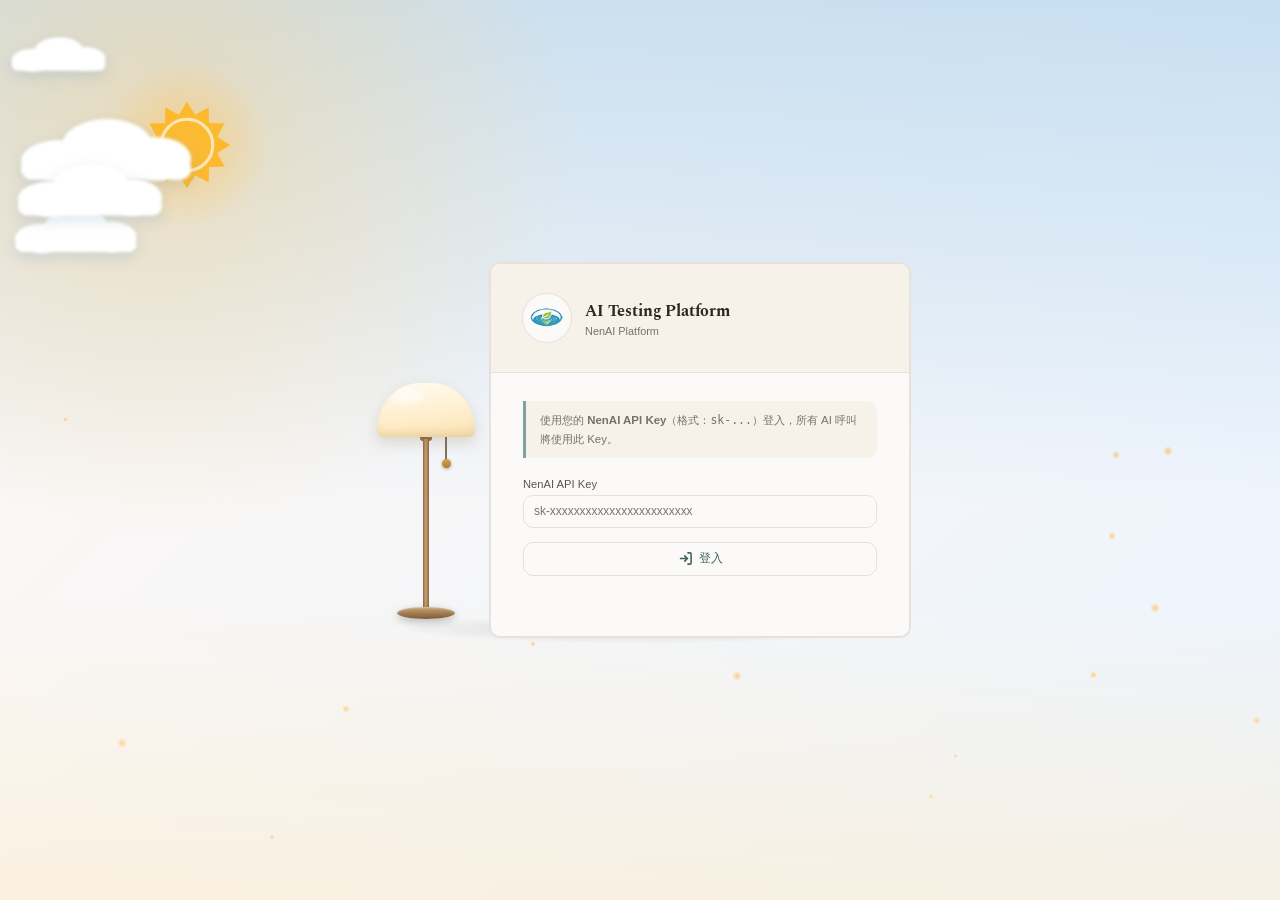
==== commit 235a2e3f: "feat(text): 新增 gpt-6-astra；取樣／stop／max_completion_tokens 改依旗標閘控 - gpt-6-astra：只收 max_completion_toke" ====
--- a/templates/index.html
+++ b/templates/index.html
@@ -252,7 +252,7 @@
                     <input type="number" id="textSeed" class="number-input" min="0" max="2147483647"
                            placeholder="留空隨機">
                 </div>
-                <div class="form-group">
+                <div class="form-group" id="textStopGroup">
                     <label class="form-label" data-tip="遇到這些字串時停止繼續生成。每行輸入一個序列，最多 4 個。適合控制輸出格式，例如防止模型繼續輸出範例之外的內容">Stop 序列
                         <span class="param-hint">（換行分隔，最多 4 個）</span>
                     </label>
@@ -1212,6 +1212,6 @@
     </div>
 </div>
 
-<script src="/static/js/app.js?v=103"></script>
+<script src="/static/js/app.js?v=104"></script>
 </body>
 </html>
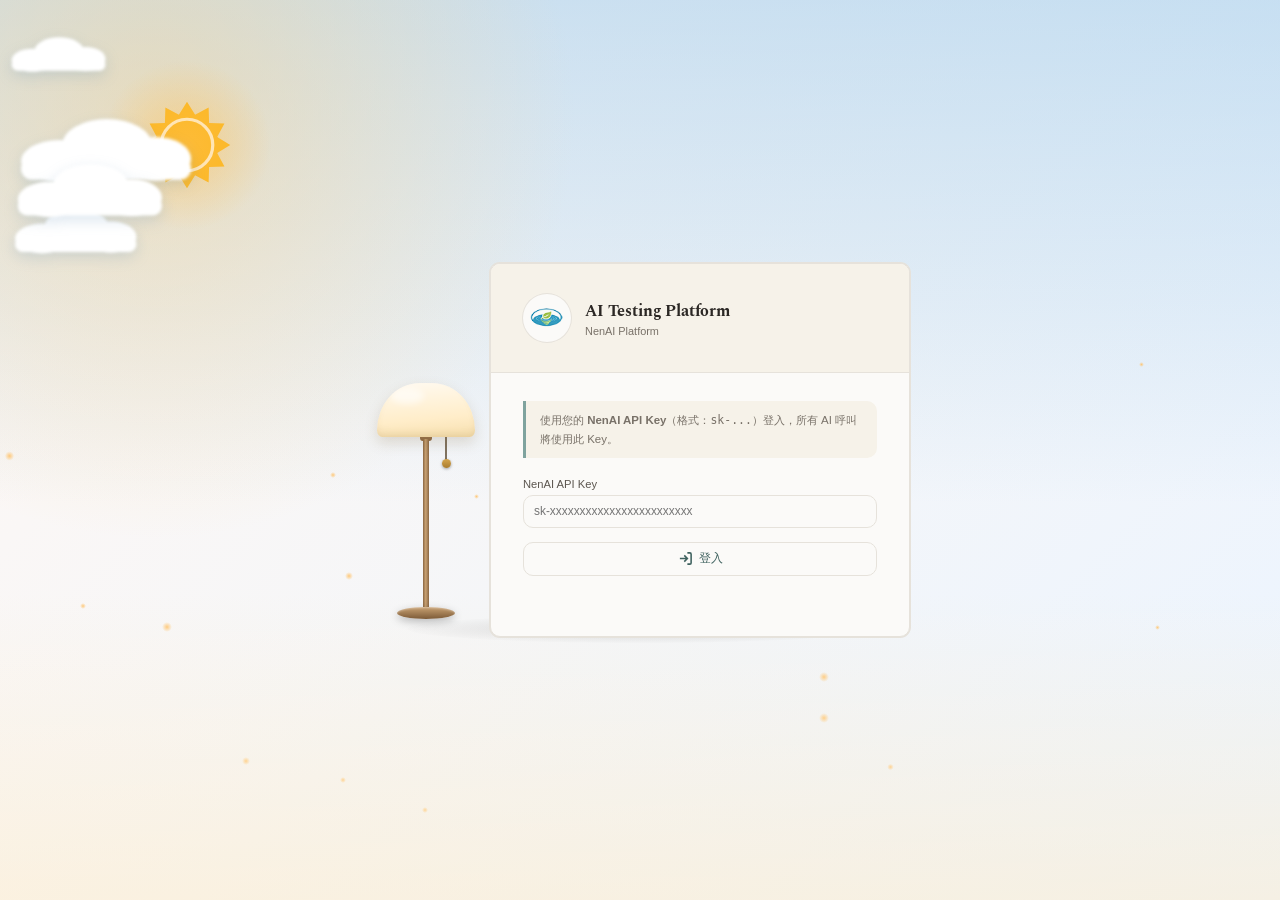
==== commit eb5bd95c: "feat: 新增 MAI-Image-2.6 兩顆、gpt-realtime-2 家族、gpt-audio-1.5（皆走部署閘門） - MAI-Image-2.6／2.6-Flash t2i＋i2i，" ====
--- a/templates/index.html
+++ b/templates/index.html
@@ -410,6 +410,10 @@
             </div>
             <div class="sidebar-section">
                 <div class="sidebar-section-title">進階參數</div>
+                <div class="toggle-row" id="imgAutoAspectGroup" style="display:none">
+                    <label data-tip="由模型依提示詞自行決定畫面比例與尺寸；開啟後可能輸出較大的圖（例如 1536×1536），費用依實際輸出計算">自動畫面比例 (auto_aspect_ratio)</label>
+                    <label class="toggle"><input type="checkbox" id="imgAutoAspect"><span class="toggle-slider"></span></label>
+                </div>
                 <div class="form-group" id="imgSeedGroup">
                     <label class="form-label" data-tip="設定隨機種子以重現相近圖片結果。相同 Prompt + 相同 Seed 可生成高度相似的圖片，方便對比參數差異">Seed
                         <span class="param-hint">（留空 = 隨機）</span>
@@ -940,6 +944,7 @@
                         <option value="asr">語音辨識 (ASR)</option>
                         <option value="tts">語音合成 (TTS)</option>
                         <option value="realtime">即時語音對話 (Realtime)</option>
+                        <option value="audiochat">音訊對話 (Audio Chat)</option>
                         <option value="music">音樂生成 (Music)</option>
                     </select>
                 </div>
@@ -975,6 +980,25 @@
                         <option value="server_vad">自動判斷（聽停頓）</option>
                         <option value="none">我自己按按鈕</option>
                     </select>
+                </div>
+            </div>
+
+            <!-- 音訊對話（audiochat 專用）：上傳一段語音（選填）＋音色＋系統指令 -->
+            <div class="sidebar-section" id="voiceAudioChatSection" style="display:none">
+                <div class="sidebar-section-title">語音輸入（選填）</div>
+                <div class="upload-zone" id="voiceAcUpZone" onclick="document.getElementById('voiceAcFileInput').click()">
+                    <input type="file" id="voiceAcFileInput" accept=".wav,.mp3,audio/wav,audio/mpeg" style="display:none" onchange="onVoiceAcFileChange(event)">
+                    <div class="upload-zone-icon" id="voiceAcIcon">🎙</div>
+                    <p id="voiceAcLabel">上傳語音檔<br><span style="font-size:11px;color:var(--text-muted)">WAV 或 MP3；也可以只輸入文字，模型一樣會用語音回答</span></p>
+                </div>
+                <button class="btn btn-ghost btn-sm" id="voiceAcClearBtn" style="display:none;margin-top:6px;width:100%" onclick="clearVoiceAcFile()">清除語音檔</button>
+                <div class="form-group" style="margin-top:10px">
+                    <label class="form-label" data-tip="模型回答時使用的聲音">音色 (voice)</label>
+                    <select id="voiceAcVoice" class="select-input"></select>
+                </div>
+                <div class="form-group" style="margin-bottom:0">
+                    <label class="form-label" data-tip="設定模型的角色與回答風格">系統指令 (instructions)</label>
+                    <textarea id="voiceAcInstructions" class="textarea-input" rows="2" placeholder="你是友善的中文語音助理，回答簡潔自然。">你是友善的中文語音助理，回答簡潔自然。</textarea>
                 </div>
             </div>
 
@@ -1093,6 +1117,22 @@
                     </div>
                 </div>
             </div>
+            <div class="prompt-panel" id="voiceAudioChatPromptPanel" style="display:none">
+                <div class="prompt-row">
+                    <div class="prompt-col">
+                        <div class="form-group" style="margin-bottom:0">
+                            <label class="form-label">文字內容 <span class="param-hint" id="voiceAcFileName">（未附語音檔）</span></label>
+                            <textarea id="voiceAcText" class="textarea-input" rows="2" placeholder="輸入要對模型說的話，或只上傳語音檔…" onkeydown="if((event.ctrlKey || event.metaKey) && event.key === 'Enter') sendVoiceAudioChat()"></textarea>
+                        </div>
+                    </div>
+                    <div style="display:flex;flex-direction:column;justify-content:flex-end">
+                        <button id="voiceAcSendBtn" class="btn btn-primary" onclick="sendVoiceAudioChat()" style="height:40px">送出</button>
+                    </div>
+                </div>
+                <div class="chat-actions-row" style="padding-top:8px;">
+                    <span style="font-size:0.75rem;color:var(--text-muted)">Ctrl+Enter 快速發送；回答一律含語音與逐字稿</span>
+                </div>
+            </div>
             <div class="prompt-panel" id="voiceTtsPromptPanel" style="display:none">
                 <div class="prompt-row">
                     <div class="prompt-col">
@@ -1212,6 +1252,6 @@
     </div>
 </div>
 
-<script src="/static/js/app.js?v=104"></script>
+<script src="/static/js/app.js?v=106"></script>
 </body>
 </html>
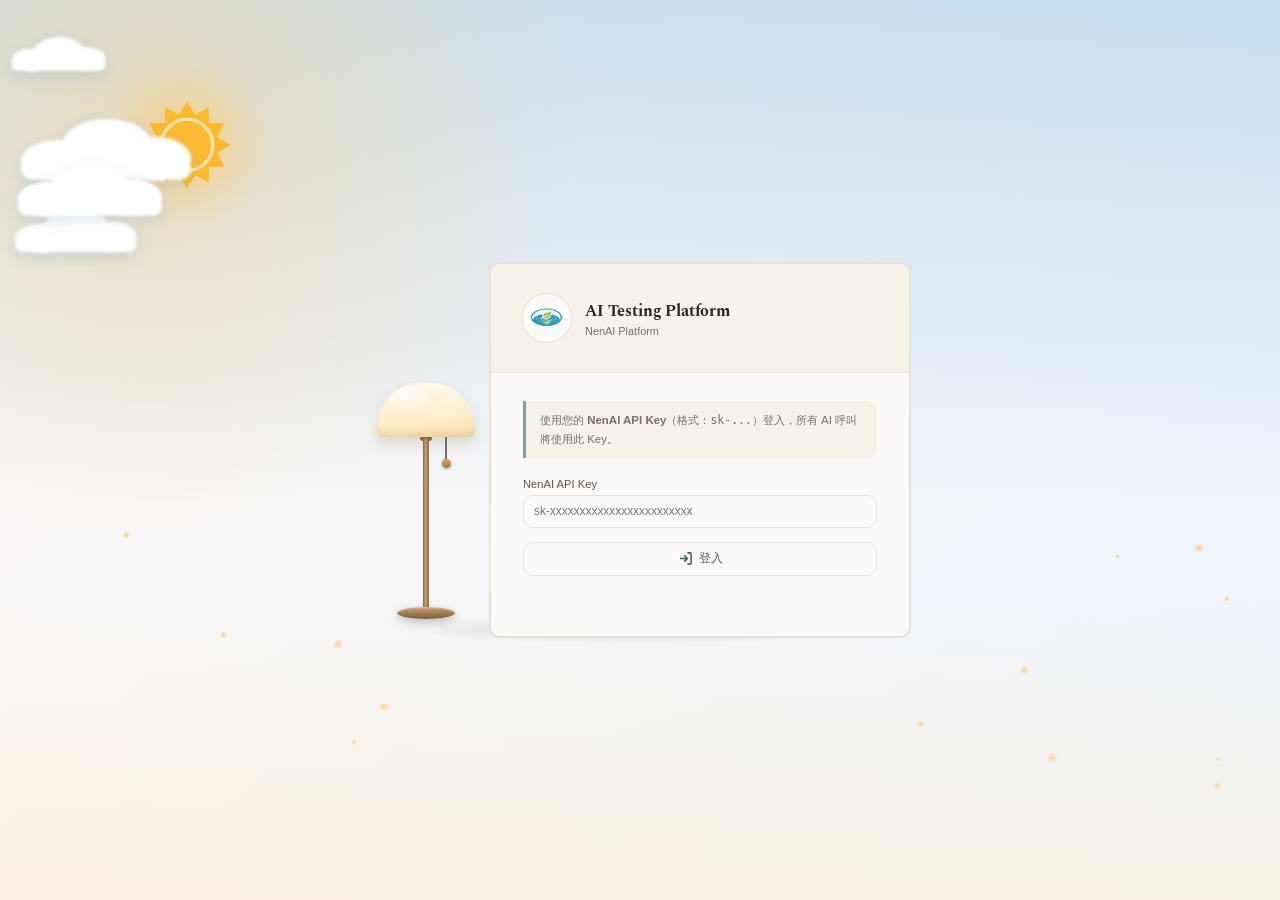
==== commit 251ed919: "feat: 管理後台 /admin（Google SSO）；whisper 上架；MAI 2.6 兩顆與 gpt-audio 移出閘門 - admin.py：三模式守門（Google OAuth／Ba" ====
--- a/templates/index.html
+++ b/templates/index.html
@@ -1252,6 +1252,6 @@
     </div>
 </div>
 
-<script src="/static/js/app.js?v=106"></script>
+<script src="/static/js/app.js?v=107"></script>
 </body>
 </html>
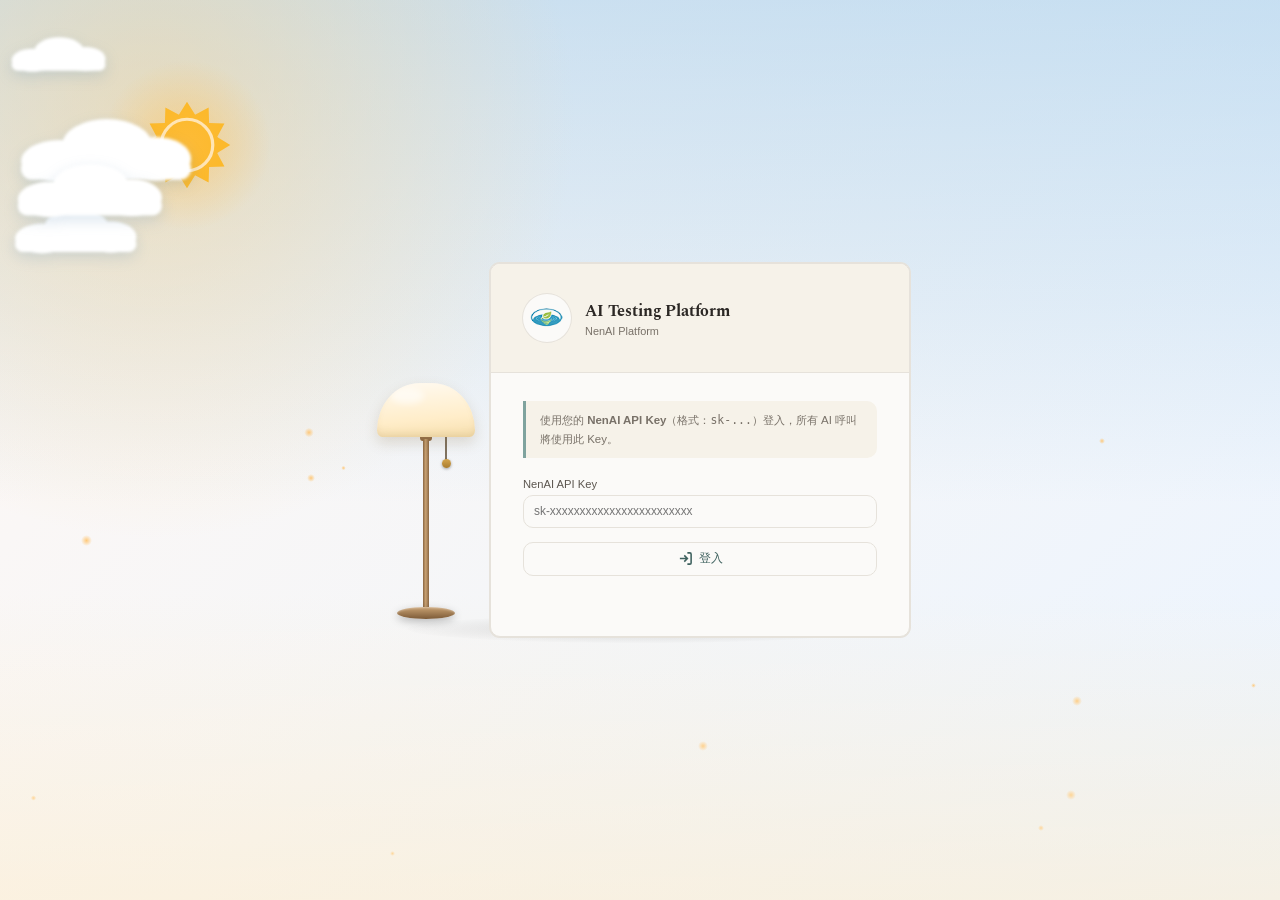
==== commit 4a014594: "feat(image): gpt-image-2.5-sunburst／flare 上架（待測試閘道 Azure deployment） - MODELS 加 t2i／i2i 各兩筆，新欄位 qual" ====
--- a/templates/index.html
+++ b/templates/index.html
@@ -433,7 +433,8 @@
             <div class="sidebar-section" id="imgGptParamsSection" style="display:none">
                 <div class="sidebar-section-title">GPT Image 參數</div>
                 <div class="form-group">
-                    <label class="form-label" data-tip="圖片生成品質，影響細節與耗時，high 品質更好但速度較慢">品質 (quality)</label>
+                    <label class="form-label" data-tip="圖片生成品質，影響細節與耗時，越高品質越好但速度較慢；選項依模型而定">品質 (quality)</label>
+                    <!-- 選項由 app.js 依 MODELS 的 quality_levels 重建，這裡只是初始值 -->
                     <select id="imgQuality" class="select-input">
                         <option value="">auto（自動）</option>
                         <option value="low">low</option>
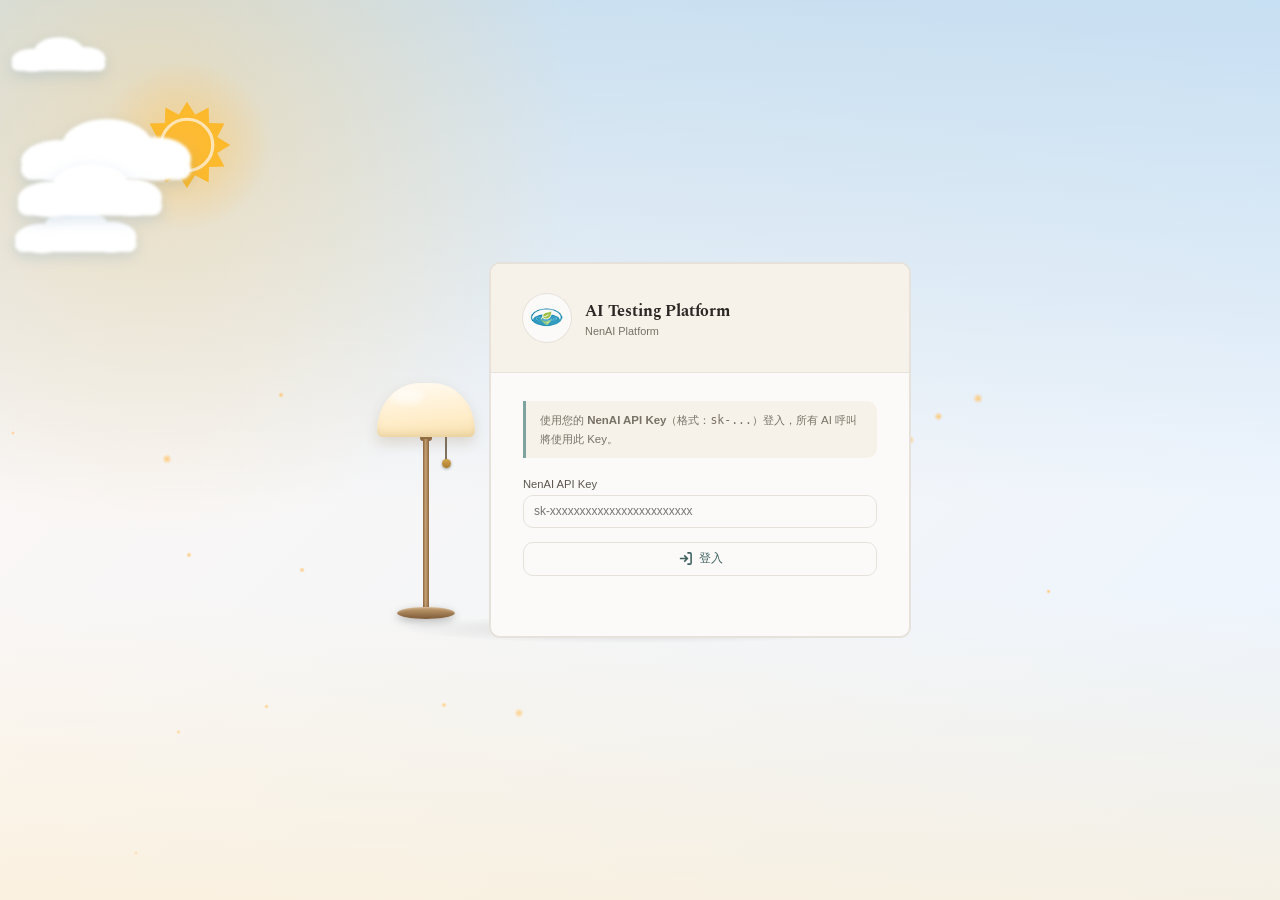
==== commit 0f5ba4ef: "feat(spicy): 提示優化——先用 grok-4.6 改寫，過目確認後才生成 - 後端 POST /api/prompt/optimize：grok-4.6 + reasoning_effor" ====
--- a/templates/index.html
+++ b/templates/index.html
@@ -892,6 +892,11 @@
                     <label>Prompt Extend</label>
                     <label class="toggle"><input type="checkbox" id="muleaiVidPromptExtend" checked><span class="toggle-slider"></span></label>
                 </div>
+                <div class="toggle-row" id="muleaiOptimizeGroup" style="margin-top:8px"
+                     data-tip="開啟後按生成會先把提示詞改寫得更完整，改寫結果會顯示出來讓你過目與修改，確認後才開始生成">
+                    <label>提示優化</label>
+                    <label class="toggle"><input type="checkbox" id="muleaiPromptOptimize"><span class="toggle-slider"></span></label>
+                </div>
                 <div class="form-group" style="margin-top:10px;">
                     <label class="form-label">Seed <span class="param-hint">（留空 = 隨機）</span></label>
                     <input type="number" id="muleaiVidSeed" class="number-input" min="0" max="2147483647" placeholder="留空隨機">
@@ -919,6 +924,17 @@
                             <svg width="15" height="15" viewBox="0 0 24 24" fill="none" stroke="currentColor" stroke-width="2"><polygon points="23 7 16 12 23 17 23 7"/><rect x="1" y="5" width="15" height="14" rx="2"/></svg>
                             生成影片
                         </button>
+                    </div>
+                </div>
+                <div id="muleaiOptimizePanel" style="display:none;margin-top:10px;padding-top:10px;border-top:1px solid var(--border)">
+                    <div style="display:flex;align-items:center;justify-content:space-between;margin-bottom:6px">
+                        <label class="form-label" style="margin:0">優化後的提示詞（可修改）</label>
+                        <span class="param-hint" id="muleaiOptimizeHint"></span>
+                    </div>
+                    <textarea id="muleaiOptimizedPrompt" class="textarea-input" rows="4"></textarea>
+                    <div style="display:flex;gap:8px;margin-top:8px">
+                        <button class="btn btn-primary btn-sm" onclick="useOptimizedMuleaiPrompt()">用這個生成</button>
+                        <button class="btn btn-ghost btn-sm" onclick="cancelOptimizedMuleaiPrompt()">取消</button>
                     </div>
                 </div>
                 <div class="chat-actions-row" style="padding-top:8px;">
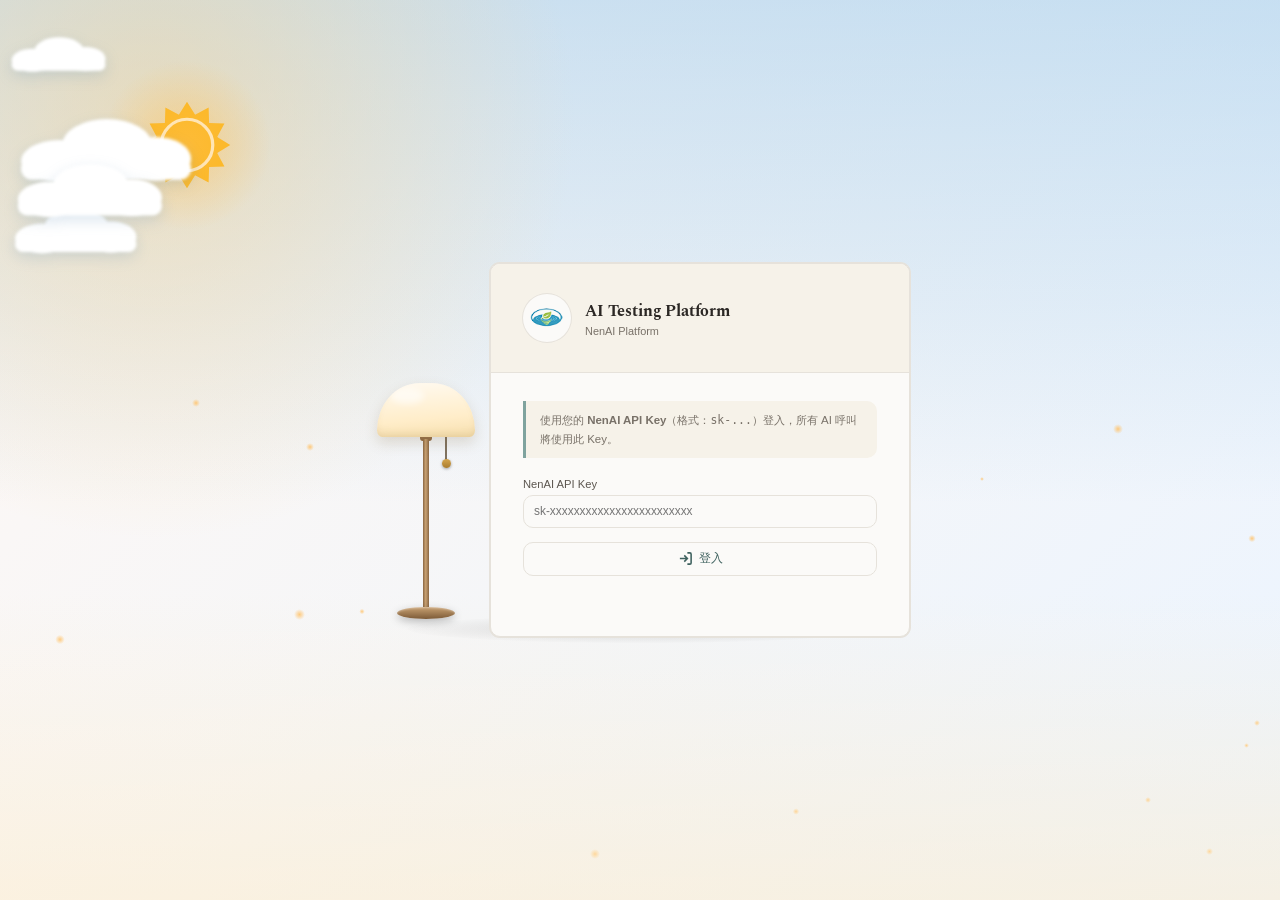
==== commit 56199818: "feat(spicy): 提示優化開關移到提示詞旁並標示優化模型 - 從側欄「進階參數」移到 Prompt 標籤同列右側，不用捲動就看得到 - 顯示「提示優化（Grok 4.6）」；型號由 /api/" ====
--- a/templates/index.html
+++ b/templates/index.html
@@ -892,11 +892,6 @@
                     <label>Prompt Extend</label>
                     <label class="toggle"><input type="checkbox" id="muleaiVidPromptExtend" checked><span class="toggle-slider"></span></label>
                 </div>
-                <div class="toggle-row" id="muleaiOptimizeGroup" style="margin-top:8px"
-                     data-tip="開啟後按生成會先把提示詞改寫得更完整，改寫結果會顯示出來讓你過目與修改，確認後才開始生成">
-                    <label>提示優化</label>
-                    <label class="toggle"><input type="checkbox" id="muleaiPromptOptimize"><span class="toggle-slider"></span></label>
-                </div>
                 <div class="form-group" style="margin-top:10px;">
                     <label class="form-label">Seed <span class="param-hint">（留空 = 隨機）</span></label>
                     <input type="number" id="muleaiVidSeed" class="number-input" min="0" max="2147483647" placeholder="留空隨機">
@@ -910,7 +905,14 @@
                     <div class="prompt-col">
                         <div id="muleaiPromptSection">
                             <div class="form-group" style="margin-bottom:8px">
-                                <label class="form-label">Prompt</label>
+                                <div style="display:flex;align-items:center;justify-content:space-between;gap:12px;margin-bottom:4px">
+                                    <label class="form-label" style="margin:0">Prompt</label>
+                                    <div class="toggle-row" id="muleaiOptimizeGroup" style="margin:0;gap:8px;width:auto"
+                                         data-tip="開啟後按生成會先把提示詞改寫得更完整，改寫結果會顯示出來讓你過目與修改，確認後才開始生成">
+                                        <label style="white-space:nowrap">提示優化 <span class="param-hint" id="muleaiOptimizeModelName"></span></label>
+                                        <label class="toggle"><input type="checkbox" id="muleaiPromptOptimize"><span class="toggle-slider"></span></label>
+                                    </div>
+                                </div>
                                 <textarea id="muleaiVidPrompt" class="textarea-input" rows="2" placeholder="描述影片動作與細節..." onkeydown="if((event.ctrlKey || event.metaKey) && event.key==='Enter'){event.preventDefault();sendMuleAIVideo();}"></textarea>
                             </div>
                             <div class="form-group" style="margin-bottom:0">
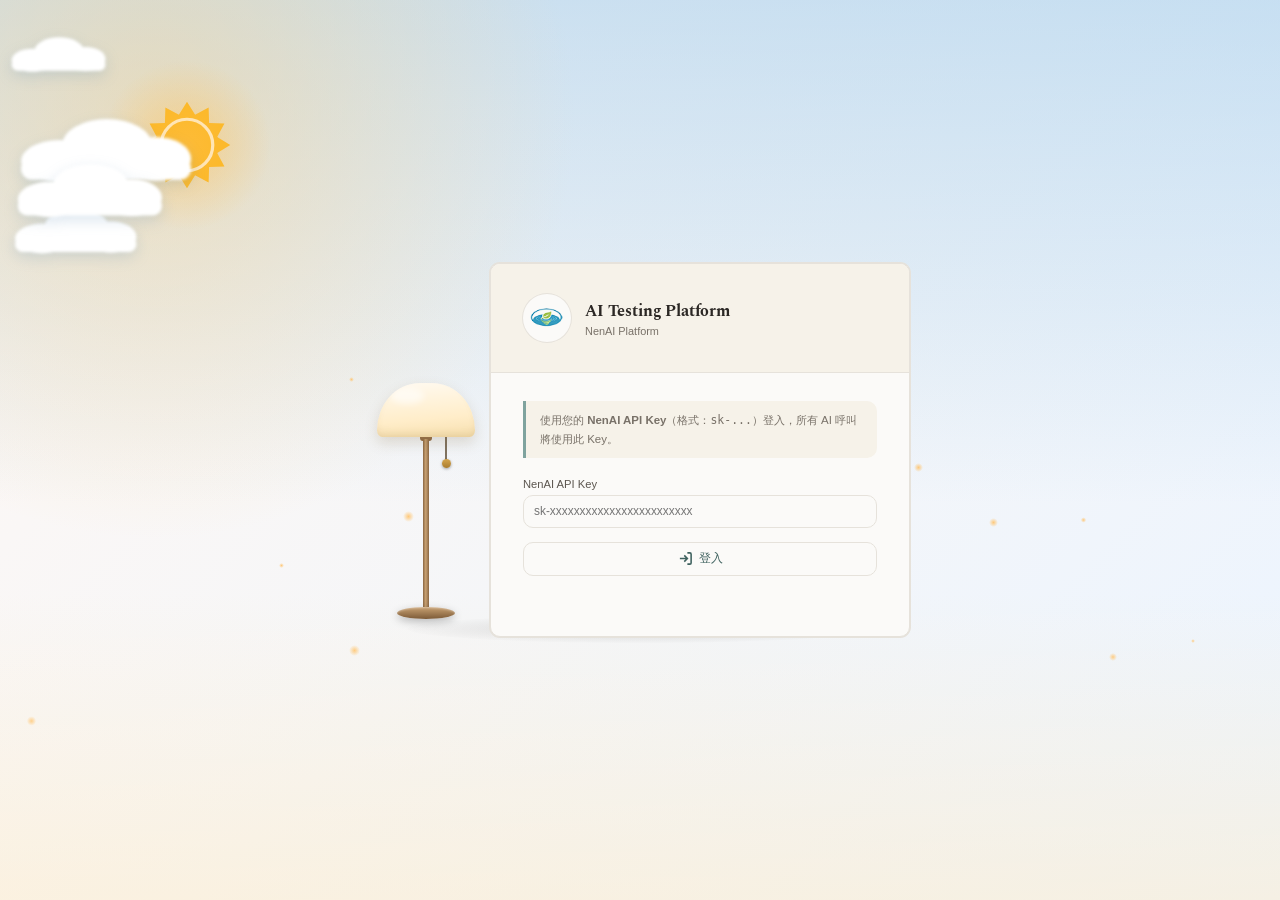
==== commit 8ee1a939: "fix(spicy): 補上 app.js 快取版號；改寫無變化時明講 - app.js?v=107 從這一輪前端改動開始就沒 bump 過，瀏覽器會一直跑舊版 JS，   舊版不送 model／mo" ====
--- a/templates/index.html
+++ b/templates/index.html
@@ -1271,6 +1271,6 @@
     </div>
 </div>
 
-<script src="/static/js/app.js?v=107"></script>
+<script src="/static/js/app.js?v=108"></script>
 </body>
 </html>
